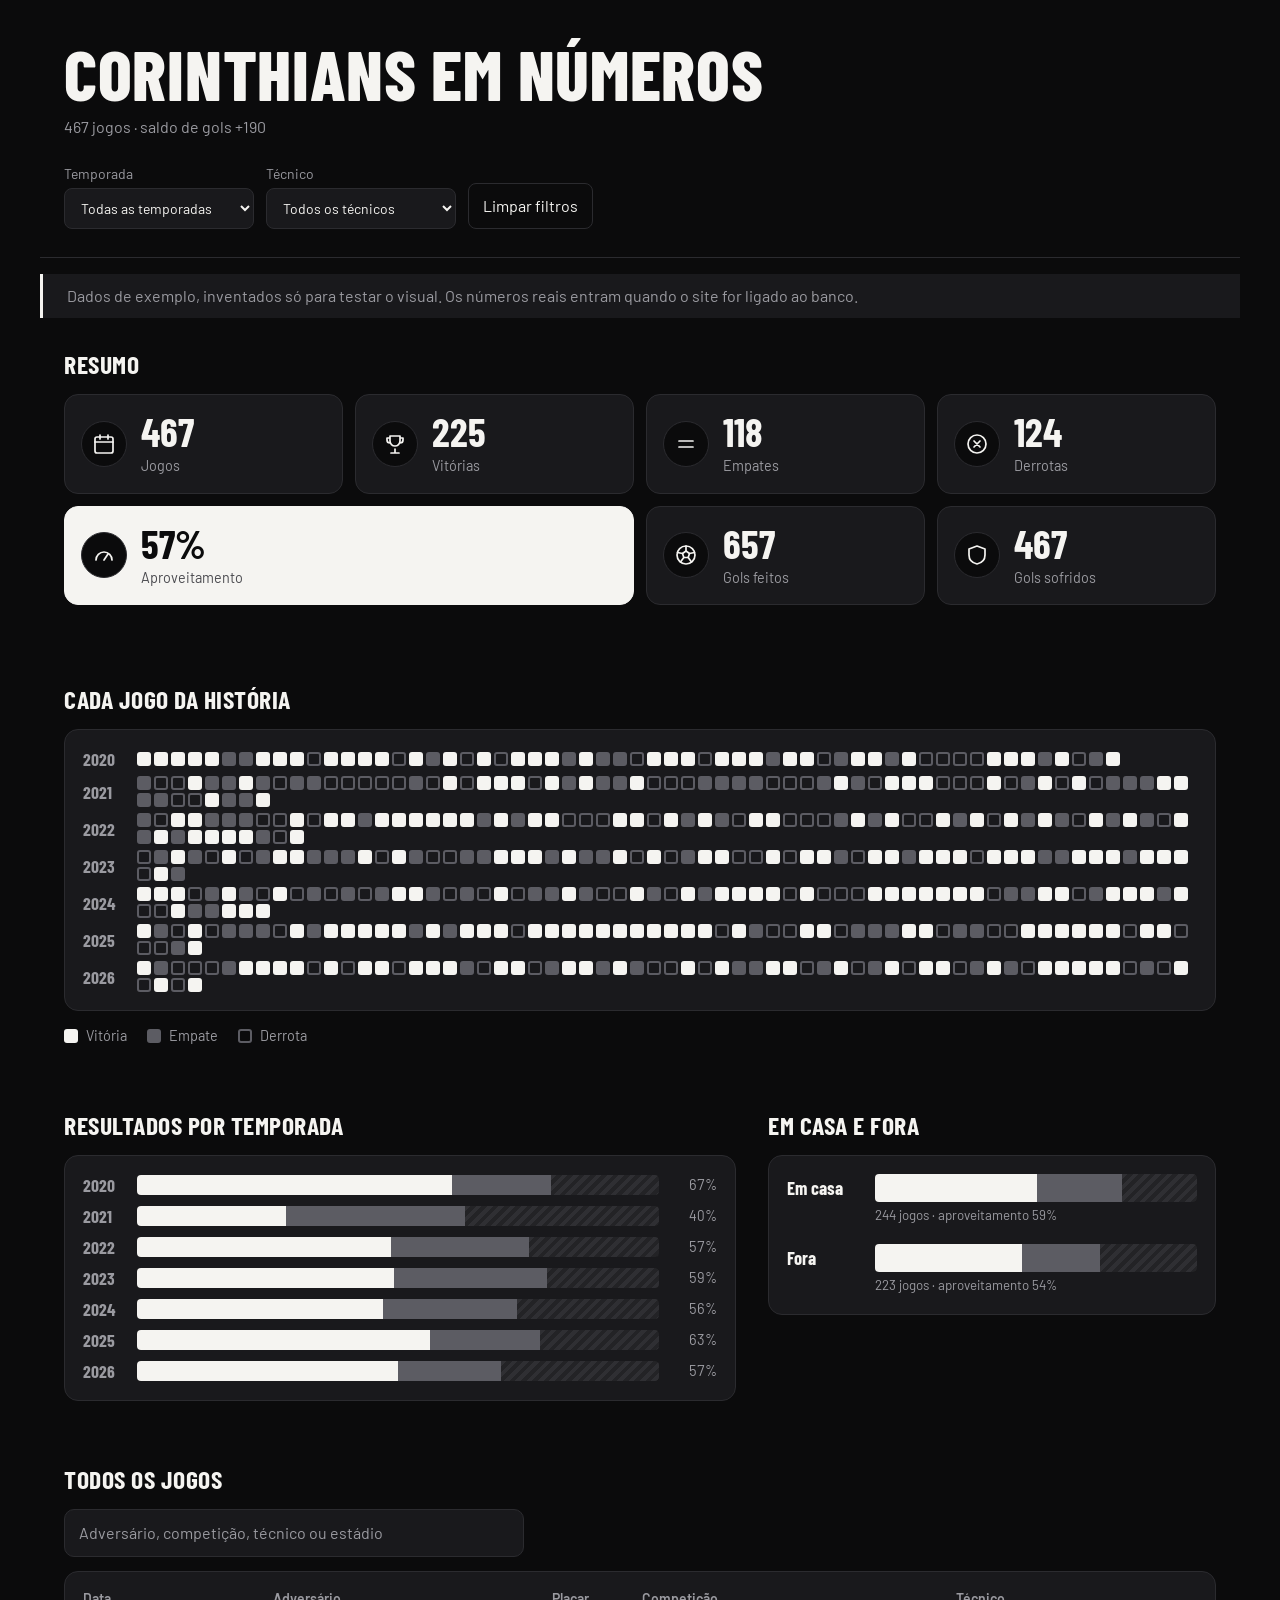
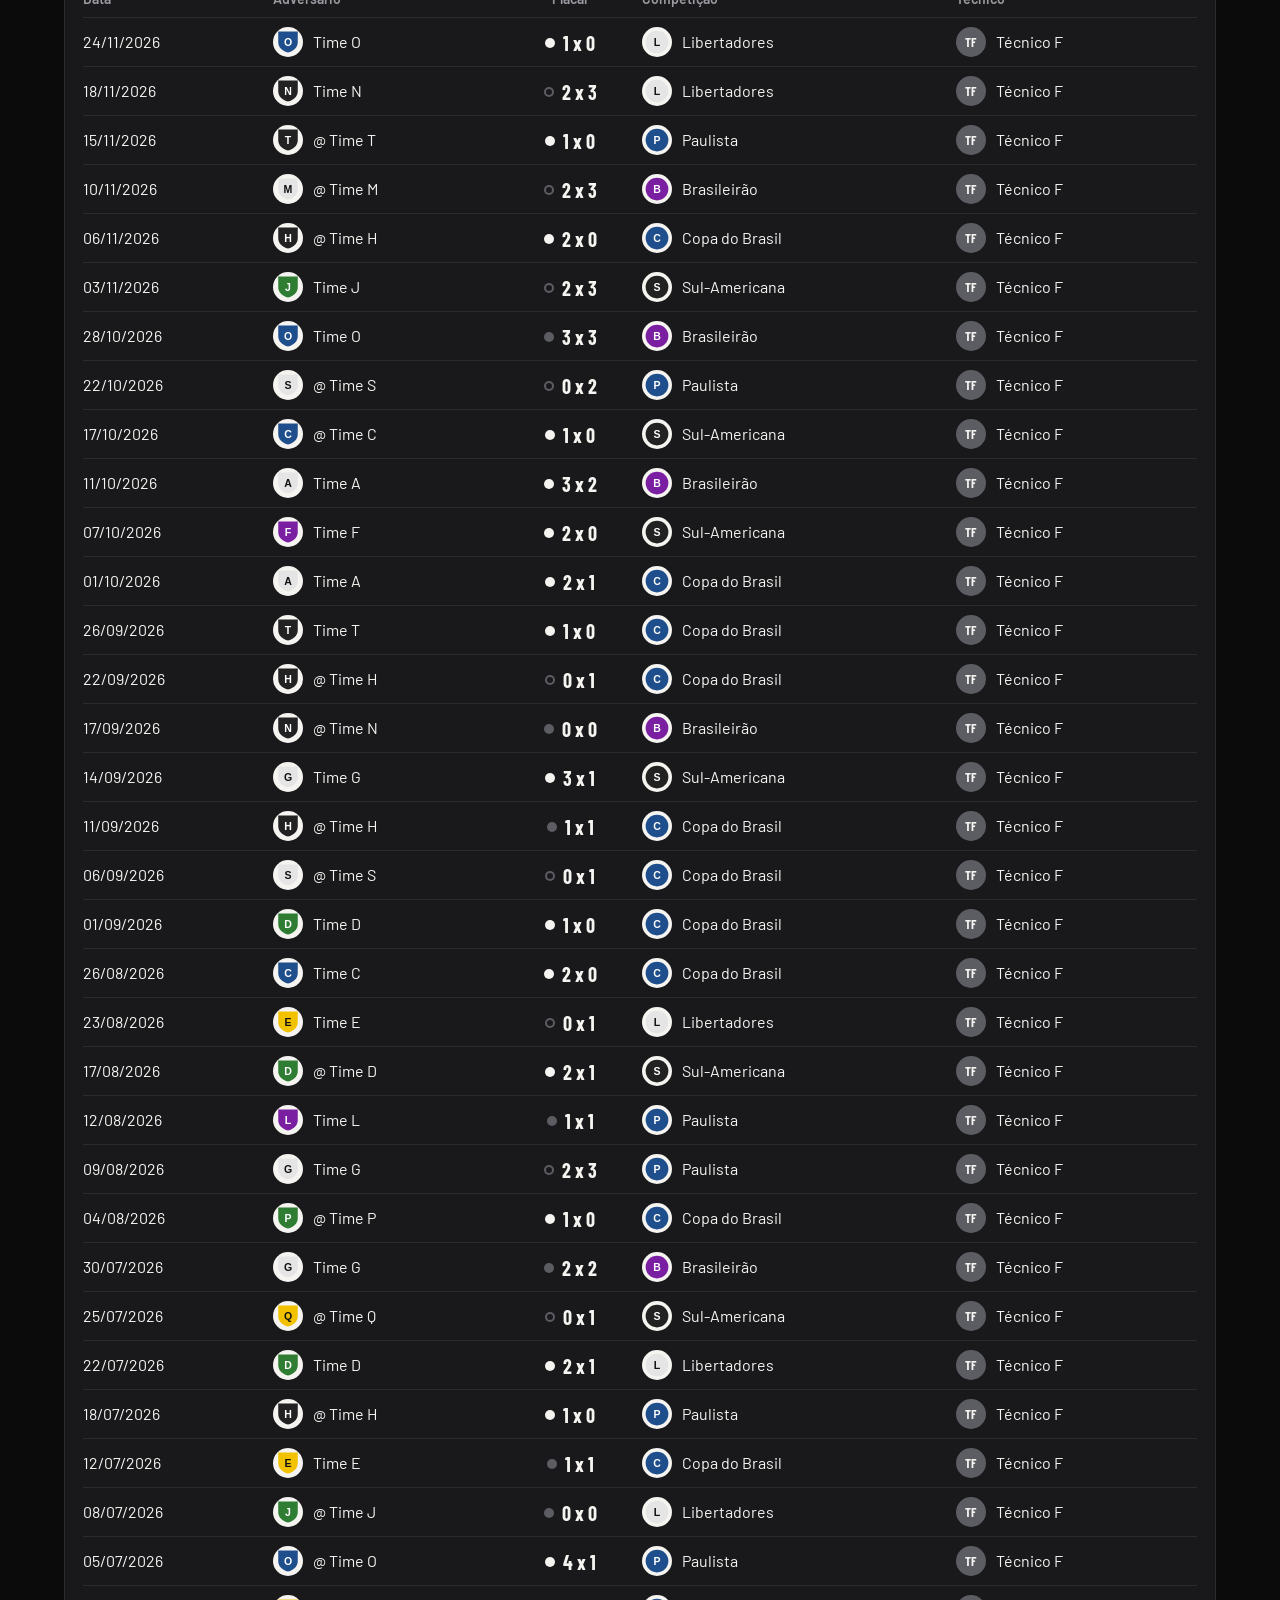
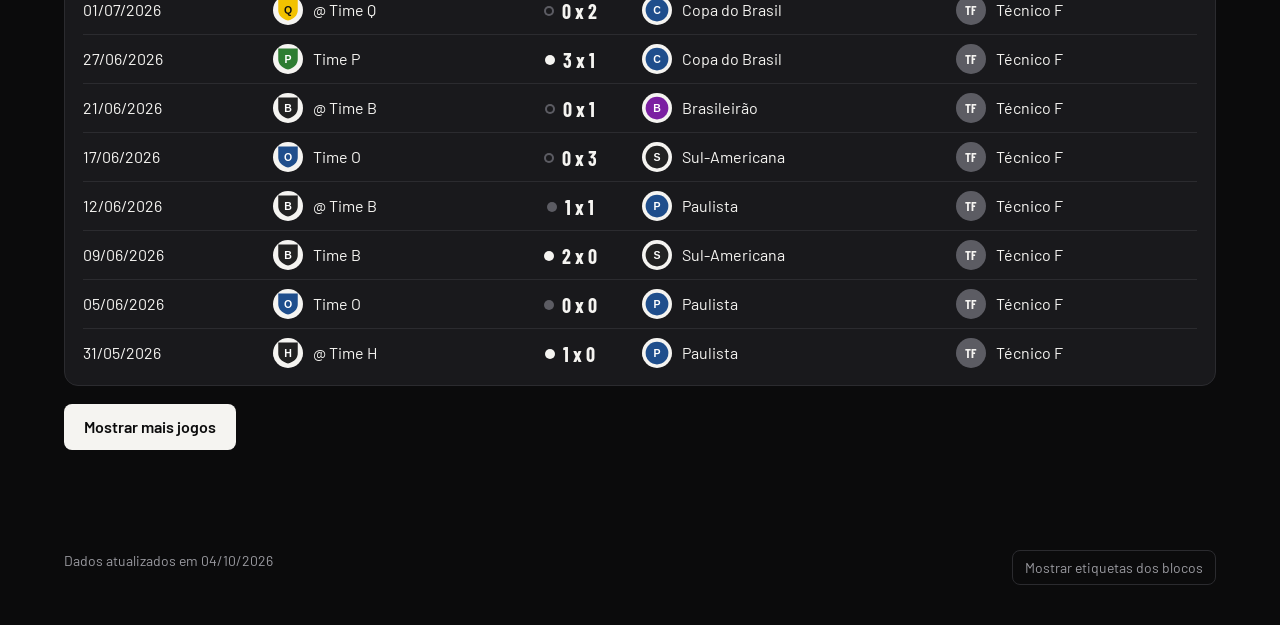
==== site/index.html @ 92945494 "Página 1: busca na lista de jogos e painel lateral do jogo com campinho Clicar num jogo abre gols, c" ====
<!doctype html>
<html lang="pt-BR">
<head>
  <meta charset="utf-8">
  <meta name="viewport" content="width=device-width, initial-scale=1">
  <title>Corinthians em Números</title>
  <meta name="description" content="Todas as partidas do Corinthians desde 2020: resultados, gols e desempenho por temporada e por técnico.">
  <link rel="preconnect" href="https://fonts.googleapis.com">
  <link rel="preconnect" href="https://fonts.gstatic.com" crossorigin>
  <link href="https://fonts.googleapis.com/css2?family=Barlow+Condensed:wght@600;700;800&family=Barlow:wght@400;500;600&display=swap" rel="stylesheet">
  <link rel="icon" href="data:image/svg+xml,%3Csvg xmlns=%27http://www.w3.org/2000/svg%27 viewBox=%270 0 16 16%27%3E%3Crect width=%2716%27 height=%2716%27 fill=%27%23f5f4f1%27/%3E%3C/svg%3E">
  <link rel="stylesheet" href="estilo.css">
</head>
<body>
  <a class="pular" href="#jogos">Ir para a lista de jogos</a>

  <header class="topo">
    <div class="topo-titulo">
      <h1>Corinthians em Números</h1>
      <p id="subtitulo">Todas as partidas desde 2020</p>
    </div>

    <form class="filtros" aria-label="Filtros" onsubmit="return false">
      <label>Temporada
        <select id="f-temporada"><option value="">Todas as temporadas</option></select>
      </label>
      <label>Técnico
        <select id="f-tecnico"><option value="">Todos os técnicos</option></select>
      </label>
      <button type="button" id="limpar">Limpar filtros</button>
    </form>
  </header>

  <div id="aviso-exemplo" class="aviso" hidden>
    Dados de exemplo, inventados só para testar o visual. Os números reais entram quando o site for ligado ao banco.
  </div>

  <main>
    <section class="bloco" id="numeros-bloco" aria-labelledby="t-numeros">
      <span class="etiqueta">A</span>
      <h2 id="t-numeros">Resumo</h2>
      <dl id="kpis" class="kpis"></dl>
    </section>

    <section class="bloco" id="mosaico-bloco" aria-labelledby="t-mosaico">
      <span class="etiqueta">B</span>
      <h2 id="t-mosaico">Cada jogo da história</h2>
      <div id="mosaico" class="mosaico"></div>
      <ul class="legenda" aria-hidden="true">
        <li><i class="q v"></i>Vitória</li><li><i class="q e"></i>Empate</li><li><i class="q d"></i>Derrota</li>
      </ul>
    </section>

    <div class="duas-colunas">
      <section class="bloco" id="temporadas-bloco" aria-labelledby="t-temporadas">
        <span class="etiqueta">C</span>
        <h2 id="t-temporadas">Resultados por temporada</h2>
        <div id="temporadas" class="painel"></div>
      </section>

      <section class="bloco" id="casa-fora-bloco" aria-labelledby="t-casafora">
        <span class="etiqueta">D</span>
        <h2 id="t-casafora">Em casa e fora</h2>
        <div id="casa-fora" class="painel"></div>
      </section>
    </div>

    <section class="bloco" id="jogos" aria-labelledby="t-jogos">
      <span class="etiqueta">E</span>
      <h2 id="t-jogos">Todos os jogos</h2>
      <div class="busca">
        <label for="busca">Buscar jogo</label>
        <input id="busca" type="search" placeholder="Adversário, competição, técnico ou estádio" autocomplete="off">
        <span id="busca-contagem" class="busca-contagem" aria-live="polite"></span>
      </div>
      <div class="tabela-rolagem">
        <table>
          <thead><tr><th>Data</th><th>Adversário</th><th class="num">Placar</th><th>Competição</th><th>Técnico</th></tr></thead>
          <tbody id="lista"></tbody>
        </table>
      </div>
      <button type="button" id="mais" class="mais" hidden>Mostrar mais jogos</button>
    </section>
  </main>

  <footer class="rodape">
    <span id="atualizado"></span>
    <button type="button" id="revisao" aria-pressed="false">Mostrar etiquetas dos blocos</button>
  </footer>

  <div id="fundo-jogo" class="fundo-jogo" hidden></div>
  <aside id="painel-jogo" class="painel-jogo" role="dialog" aria-modal="true" aria-labelledby="pj-titulo" hidden></aside>

  <div id="dica-jogo" class="dica-jogo" role="tooltip" hidden></div>
  <script src="app.js"></script>
</body>
</html>
---- site/estilo.css ----
/* Identidade: alvinegra. Preto, branco e cinza; nada de vermelho. */
:root {
  --preto: #0b0b0c;
  --grafite: #151517;
  --cartao: #19191c;
  --linha: #2b2b2f;
  --branco: #f5f4f1;
  --cinza: #9a9aa0;
  --cinza-escuro: #5c5c63;
  --display: "Barlow Condensed", "Arial Narrow", sans-serif;
  --texto: "Barlow", system-ui, sans-serif;
}

* { box-sizing: border-box; }
html { color-scheme: dark; }
body { margin: 0; background: var(--preto); color: var(--branco); font: 400 1rem/1.5 var(--texto); }
:focus-visible { outline: 2px solid var(--branco); outline-offset: 3px; }
.pular { position: absolute; left: -999px; }
.pular:focus { left: 16px; top: 16px; background: var(--branco); color: var(--preto); padding: 8px 12px; z-index: 10; }

/* topo */
.topo {
  display: flex; flex-wrap: wrap; gap: 24px 48px; align-items: end; justify-content: space-between;
  padding: 40px 24px 28px; max-width: 1200px; margin: 0 auto; border-bottom: 1px solid var(--linha);
}
h1 { font: 800 clamp(2.4rem, 7vw, 4.4rem)/0.95 var(--display); margin: 0; text-transform: uppercase; letter-spacing: 0.01em; }
.topo-titulo p { margin: 8px 0 0; color: var(--cinza); }
.filtros { display: flex; flex-wrap: wrap; gap: 12px; align-items: end; }
.filtros label { display: grid; gap: 4px; font-size: 0.875rem; color: var(--cinza); }
select, button { font: inherit; }
select { min-width: 190px; padding: 10px 12px; color: var(--branco); background: var(--cartao); border: 1px solid var(--linha); border-radius: 8px; }
#limpar { padding: 10px 14px; color: var(--branco); background: none; border: 1px solid var(--linha); border-radius: 8px; cursor: pointer; }
#limpar:hover { border-color: var(--branco); }
.aviso { max-width: 1200px; margin: 16px auto 0; padding: 10px 24px; background: var(--cartao); border-left: 3px solid var(--branco); color: var(--cinza); }

/* blocos */
main { max-width: 1200px; margin: 0 auto; padding: 0 24px 48px; }
.bloco { position: relative; padding: 32px 0; }
h2 { font: 700 1.6rem/1.1 var(--display); margin: 0 0 16px; text-transform: uppercase; letter-spacing: 0.02em; }
.duas-colunas { display: grid; gap: 0 32px; grid-template-columns: 1fr; }
@media (min-width: 900px) { .duas-colunas { grid-template-columns: 3fr 2fr; } }
.etiqueta {
  display: none; position: absolute; top: 10px; right: 0; width: 28px; height: 28px; place-items: center;
  font: 700 1rem var(--display); color: var(--preto); background: #ffd23f; border-radius: 50%;
}
.revisao .etiqueta { display: grid; }

/* cartões com ícone */
.kpis { display: grid; grid-template-columns: repeat(2, minmax(0, 1fr)); gap: 12px; }
@media (min-width: 760px) { .kpis { grid-template-columns: repeat(4, minmax(0, 1fr)); } }
.kpi { min-width: 0; display: grid; grid-template-columns: auto 1fr; align-items: center; gap: 4px 14px; padding: 16px; background: var(--cartao); border: 1px solid var(--linha); border-radius: 14px; }
.kpi .icone { grid-row: span 2; display: grid; place-items: center; width: 46px; height: 46px; border-radius: 50%; background: var(--preto); border: 1px solid var(--linha); }
.kpi .icone svg { width: 24px; height: 24px; fill: none; stroke: var(--branco); stroke-width: 1.7; stroke-linecap: round; stroke-linejoin: round; }
.kpi dd { margin: 0; font: 700 clamp(1.9rem, 4vw, 2.5rem)/1 var(--display); }
.kpi dt { grid-column: 2; grid-row: 2; color: var(--cinza); font-size: 0.9rem; }
@media (min-width: 760px) { .kpi.destaque { grid-column: span 2; } }
.kpi.destaque { background: var(--branco); border-color: var(--branco); color: var(--preto); }
.kpi.destaque .icone { background: var(--preto); }
.kpi.destaque dt { color: #4b4b50; }

/* mosaico */
.mosaico { display: grid; gap: 6px; padding: 18px; background: var(--cartao); border: 1px solid var(--linha); border-radius: 14px; }
.m-linha { display: grid; grid-template-columns: 44px 1fr; gap: 10px; align-items: center; }
.m-ano { font: 700 1.1rem var(--display); color: var(--cinza); }
.m-ano.ativo { color: var(--branco); }
.m-jogos { display: flex; flex-wrap: wrap; gap: 3px; }
.q { display: block; width: 14px; height: 14px; border-radius: 3px; }
.q.v { background: var(--branco); }
.q.e { background: var(--cinza-escuro); }
.q.d { background: transparent; box-shadow: inset 0 0 0 2px var(--cinza-escuro); }
.m-jogos .q { transition: opacity 0.15s; }
.m-jogos .q.fora { opacity: 0.12; }
.m-jogos .q:hover { outline: 2px solid var(--branco); outline-offset: 1px; }
@media (max-width: 600px) { .kpi { padding: 12px; gap: 2px 10px; } .kpi .icone { width: 34px; height: 34px; } .kpi dt { font-size: 0.8rem; } .q { width: 11px; height: 11px; } .m-linha { grid-template-columns: 36px 1fr; } }
.legenda { display: flex; gap: 20px; list-style: none; padding: 0; margin: 14px 0 0; color: var(--cinza); font-size: 0.9rem; }
.legenda li { display: flex; align-items: center; gap: 8px; }
.dica-jogo { position: fixed; z-index: 5; max-width: 280px; padding: 10px 12px; pointer-events: none; background: var(--branco); color: var(--preto); border-radius: 8px; font-size: 0.9rem; line-height: 1.35; }
.dica-jogo b { font: 700 1.2rem var(--display); }

/* painéis de gráfico */
.painel { padding: 18px; background: var(--cartao); border: 1px solid var(--linha); border-radius: 14px; }
.barra-linha { display: grid; grid-template-columns: 44px 1fr 48px; gap: 10px; align-items: center; margin-bottom: 9px; }
.barra-linha:last-child { margin-bottom: 0; }
.barra-linha .rotulo { font: 700 1.1rem var(--display); color: var(--cinza); }
.barra-linha.ativo .rotulo { color: var(--branco); }
.barra { display: flex; height: 20px; border-radius: 4px; overflow: hidden; background: var(--preto); }
.barra span { display: block; height: 100%; }
.barra .v { background: var(--branco); }
.barra .e { background: var(--cinza-escuro); }
.barra .d { background: repeating-linear-gradient(135deg, #2f2f33 0 4px, #232326 4px 8px); }
.barra-linha .pct { text-align: right; font-variant-numeric: tabular-nums; color: var(--cinza); font-size: 0.9rem; }
.casa-fora { display: grid; gap: 18px; }
.cf { display: grid; grid-template-columns: 74px 1fr; align-items: center; gap: 4px 14px; }
.cf .rotulo { font: 700 1.15rem var(--display); }
.cf .barra { height: 28px; }
.cf small { grid-column: 2; color: var(--cinza); }

/* escudos, logos e fotos (com reserva de iniciais) */
.escudo { display: inline-grid; place-items: center; flex: none; width: 30px; height: 30px; border-radius: 50%; overflow: hidden; background: var(--branco); color: var(--preto); font: 700 0.8rem var(--display); letter-spacing: 0.02em; }
.escudo img { width: 100%; height: 100%; object-fit: contain; padding: 2px; background: var(--branco); }
.escudo.foto img { padding: 0; object-fit: cover; }
.escudo.neutro { background: var(--cinza-escuro); color: var(--branco); }
.com-imagem { display: flex; align-items: center; gap: 10px; }

/* busca */
.busca { display: flex; flex-wrap: wrap; align-items: center; gap: 8px 14px; margin-bottom: 14px; }
.busca label { position: absolute; left: -999px; }
.busca input { flex: 1 1 280px; max-width: 460px; padding: 11px 14px; color: var(--branco); background: var(--cartao); border: 1px solid var(--linha); border-radius: 10px; font: inherit; }
.busca input::placeholder { color: var(--cinza); }
.busca-contagem { color: var(--cinza); font-size: 0.9rem; }
tbody tr[data-id] { cursor: pointer; }
tbody tr[data-id]:hover td { background: #202024; }
tbody tr[data-id]:focus-visible { outline-offset: -2px; }

/* lista de jogos */
.tabela-rolagem { overflow-x: auto; padding: 4px 18px 8px; background: var(--cartao); border: 1px solid var(--linha); border-radius: 14px; }
table { width: 100%; border-collapse: collapse; min-width: 640px; }
th { text-align: left; font-weight: 600; color: var(--cinza); font-size: 0.875rem; padding: 12px 12px 8px 0; border-bottom: 1px solid var(--linha); }
td { padding: 9px 12px 9px 0; border-bottom: 1px solid var(--linha); }
tr:last-child td { border-bottom: 0; }
.num { text-align: center; }
td.placar { text-align: center; white-space: nowrap; }
.resultado { display: inline-flex; align-items: center; gap: 8px; font: 700 1.25rem var(--display); }
.resultado i { display: block; width: 10px; height: 10px; border-radius: 50%; background: var(--cinza-escuro); }
tr.v .resultado i { background: var(--branco); }
tr.d .resultado i { background: transparent; box-shadow: inset 0 0 0 2px var(--cinza-escuro); }
.mais { margin-top: 18px; padding: 11px 20px; color: var(--preto); background: var(--branco); border: 0; border-radius: 8px; cursor: pointer; font-weight: 600; }
.mais:hover { background: #fff; }
.vazio { padding: 28px 0; color: var(--cinza); }

/* painel do jogo */
.fundo-jogo { position: fixed; inset: 0; z-index: 20; background: rgba(0, 0, 0, 0.6); }
.painel-jogo { position: fixed; z-index: 21; top: 0; right: 0; bottom: 0; width: min(500px, 100%); overflow-y: auto; padding: 22px 22px 40px; background: var(--grafite); border-left: 1px solid var(--linha); animation: entra 0.2s ease-out; }
@keyframes entra { from { transform: translateX(24px); opacity: 0; } to { transform: none; opacity: 1; } }
.pj-fechar { position: absolute; top: 14px; right: 14px; width: 36px; height: 36px; border-radius: 50%; border: 1px solid var(--linha); background: var(--cartao); color: var(--branco); font-size: 1.2rem; cursor: pointer; }
.pj-cab { display: grid; gap: 10px; padding-right: 40px; }
.pj-meta { color: var(--cinza); font-size: 0.9rem; }
.pj-placar { display: grid; grid-template-columns: 1fr auto 1fr; align-items: center; gap: 10px; padding: 16px 0; }
.pj-time { display: grid; justify-items: center; gap: 6px; text-align: center; font-weight: 600; }
.pj-time .escudo { width: 52px; height: 52px; font-size: 1.1rem; }
.pj-gols { font: 800 3rem/1 var(--display); }
.pj-resultado { justify-self: start; padding: 3px 12px; border-radius: 99px; font-weight: 600; font-size: 0.85rem; background: var(--branco); color: var(--preto); }
.pj-resultado.e { background: var(--cinza-escuro); color: var(--branco); }
.pj-resultado.d { background: transparent; color: var(--branco); box-shadow: inset 0 0 0 1px var(--cinza-escuro); }
.painel-jogo h3 { font: 700 1.2rem var(--display); text-transform: uppercase; letter-spacing: 0.03em; margin: 26px 0 10px; }
.linha-evento { display: grid; grid-template-columns: 40px 1fr; gap: 10px; align-items: baseline; padding: 8px 0; border-bottom: 1px solid var(--linha); }
.linha-evento .min { font: 700 1.05rem var(--display); color: var(--cinza); }
.linha-evento small { display: block; color: var(--cinza); }
.linha-evento.contra { color: var(--cinza); }
.vazio-pj { color: var(--cinza); }
.cartao-chip { display: inline-block; width: 10px; height: 14px; margin-right: 8px; border-radius: 2px; background: #f2c200; vertical-align: -2px; }
.cartao-chip.vermelho { background: #e5383b; }

/* campinho */
.campo { position: relative; aspect-ratio: 68 / 88; width: 100%; margin: 4px 0 12px; border-radius: 12px; background: #101012; border: 1px solid var(--linha); overflow: hidden; }
.campo svg.linhas { position: absolute; inset: 0; width: 100%; height: 100%; fill: none; stroke: #2f2f34; stroke-width: 0.5; }
.jog { position: absolute; display: grid; justify-items: center; gap: 2px; width: 74px; transform: translate(-50%, -50%); text-align: center; }
.jog .escudo { width: 36px; height: 36px; border: 2px solid var(--preto); }
.jog b { max-width: 74px; overflow: hidden; text-overflow: ellipsis; white-space: nowrap; font-size: 0.72rem; font-weight: 600; text-shadow: 0 1px 2px #000; }
.jog .selos { position: absolute; top: -4px; right: 6px; display: flex; gap: 2px; font-size: 0.7rem; }
.selo { min-width: 16px; height: 16px; padding: 0 3px; border-radius: 8px; display: grid; place-items: center; font: 700 0.65rem var(--texto); background: var(--branco); color: var(--preto); }
.selo.amarelo, .selo.vermelho { min-width: 10px; width: 10px; height: 14px; padding: 0; border-radius: 2px; }
.selo.amarelo { background: #f2c200; }
.selo.vermelho { background: #e5383b; color: #fff; }
.selo.troca { background: var(--cinza-escuro); color: var(--branco); }
.reservas { display: grid; gap: 6px; }
.reserva { display: flex; align-items: center; gap: 10px; padding: 6px 0; border-bottom: 1px solid var(--linha); }
.reserva small { margin-left: auto; color: var(--cinza); }
@media (max-width: 520px) { .painel-jogo { padding: 18px 16px 40px; } .jog { width: 62px; } .jog .escudo { width: 30px; height: 30px; } .jog b { font-size: 0.66rem; max-width: 62px; } }

.rodape { display: flex; flex-wrap: wrap; gap: 12px; justify-content: space-between; max-width: 1200px; margin: 0 auto; padding: 20px 24px 40px; color: var(--cinza); font-size: 0.875rem; }
#revisao { color: var(--cinza); background: none; border: 1px solid var(--linha); border-radius: 8px; padding: 6px 12px; cursor: pointer; }

@media (prefers-reduced-motion: reduce) { * { transition: none !important; } }
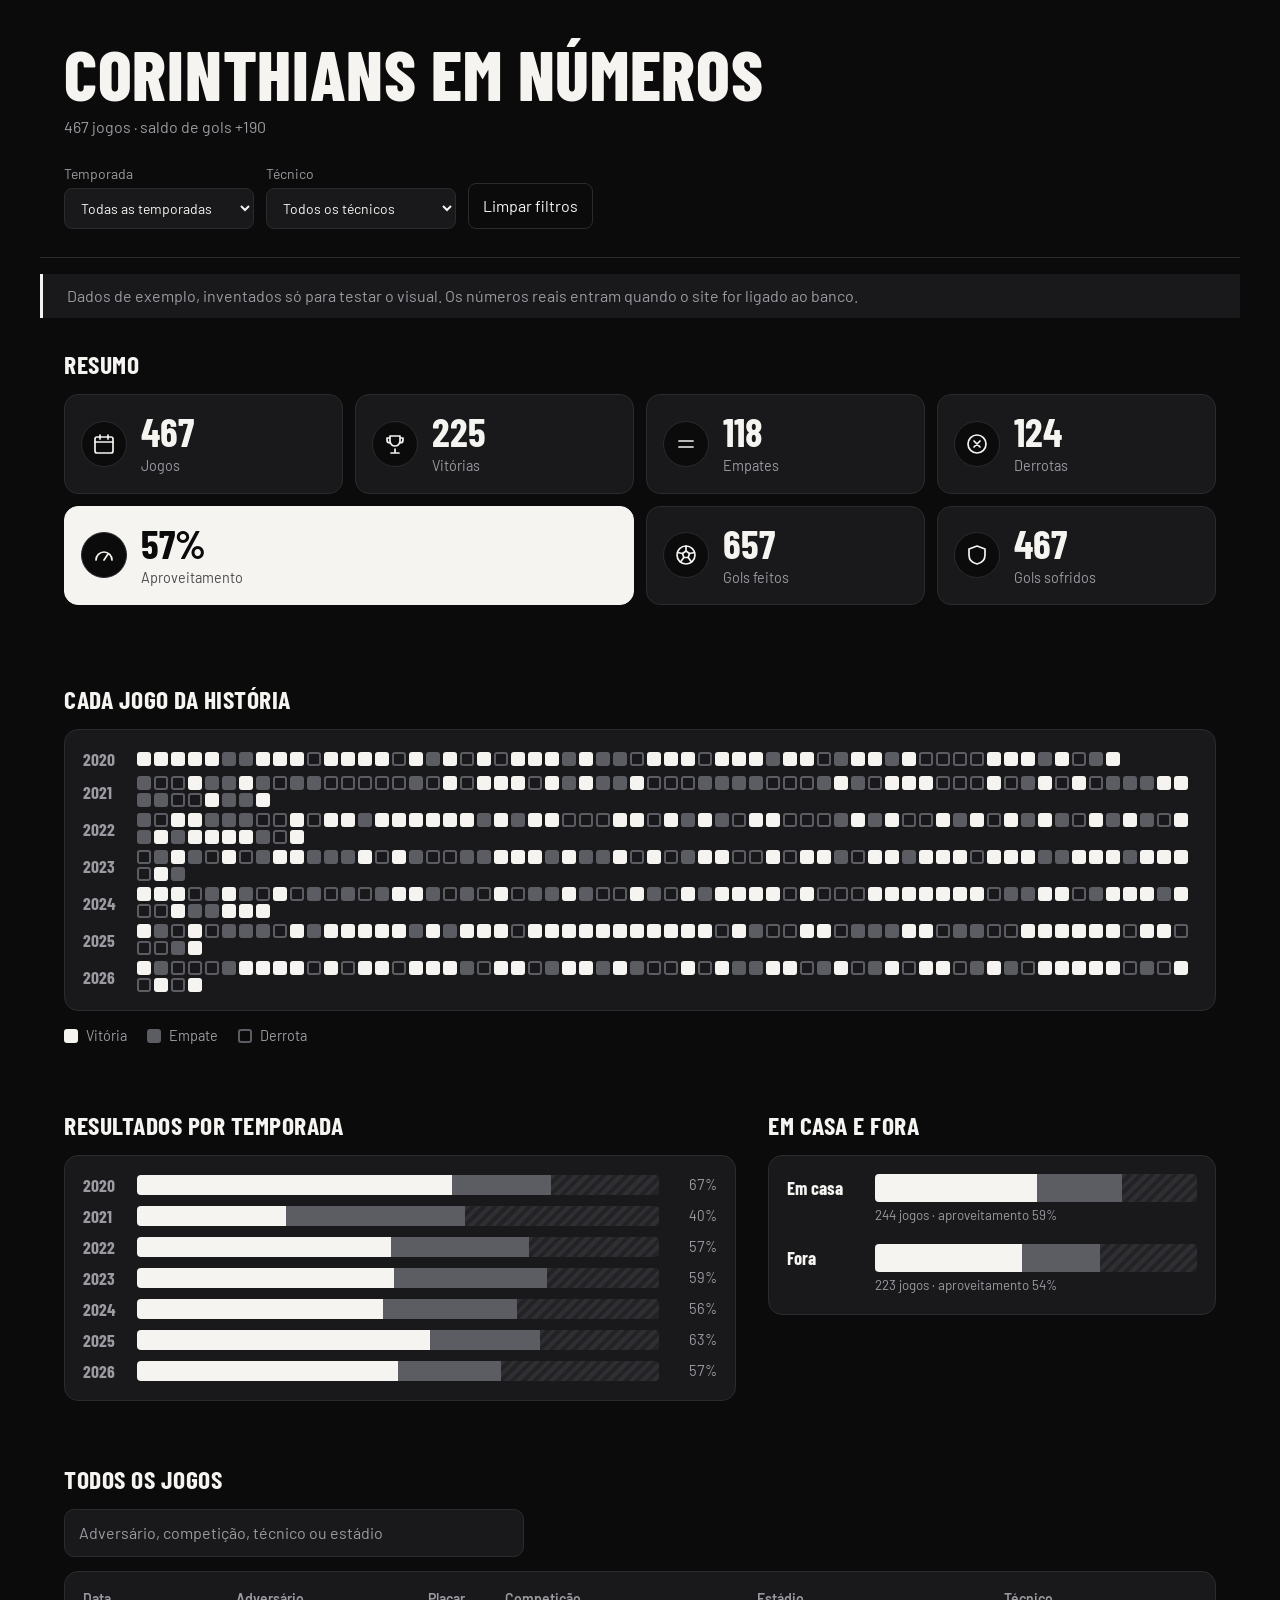
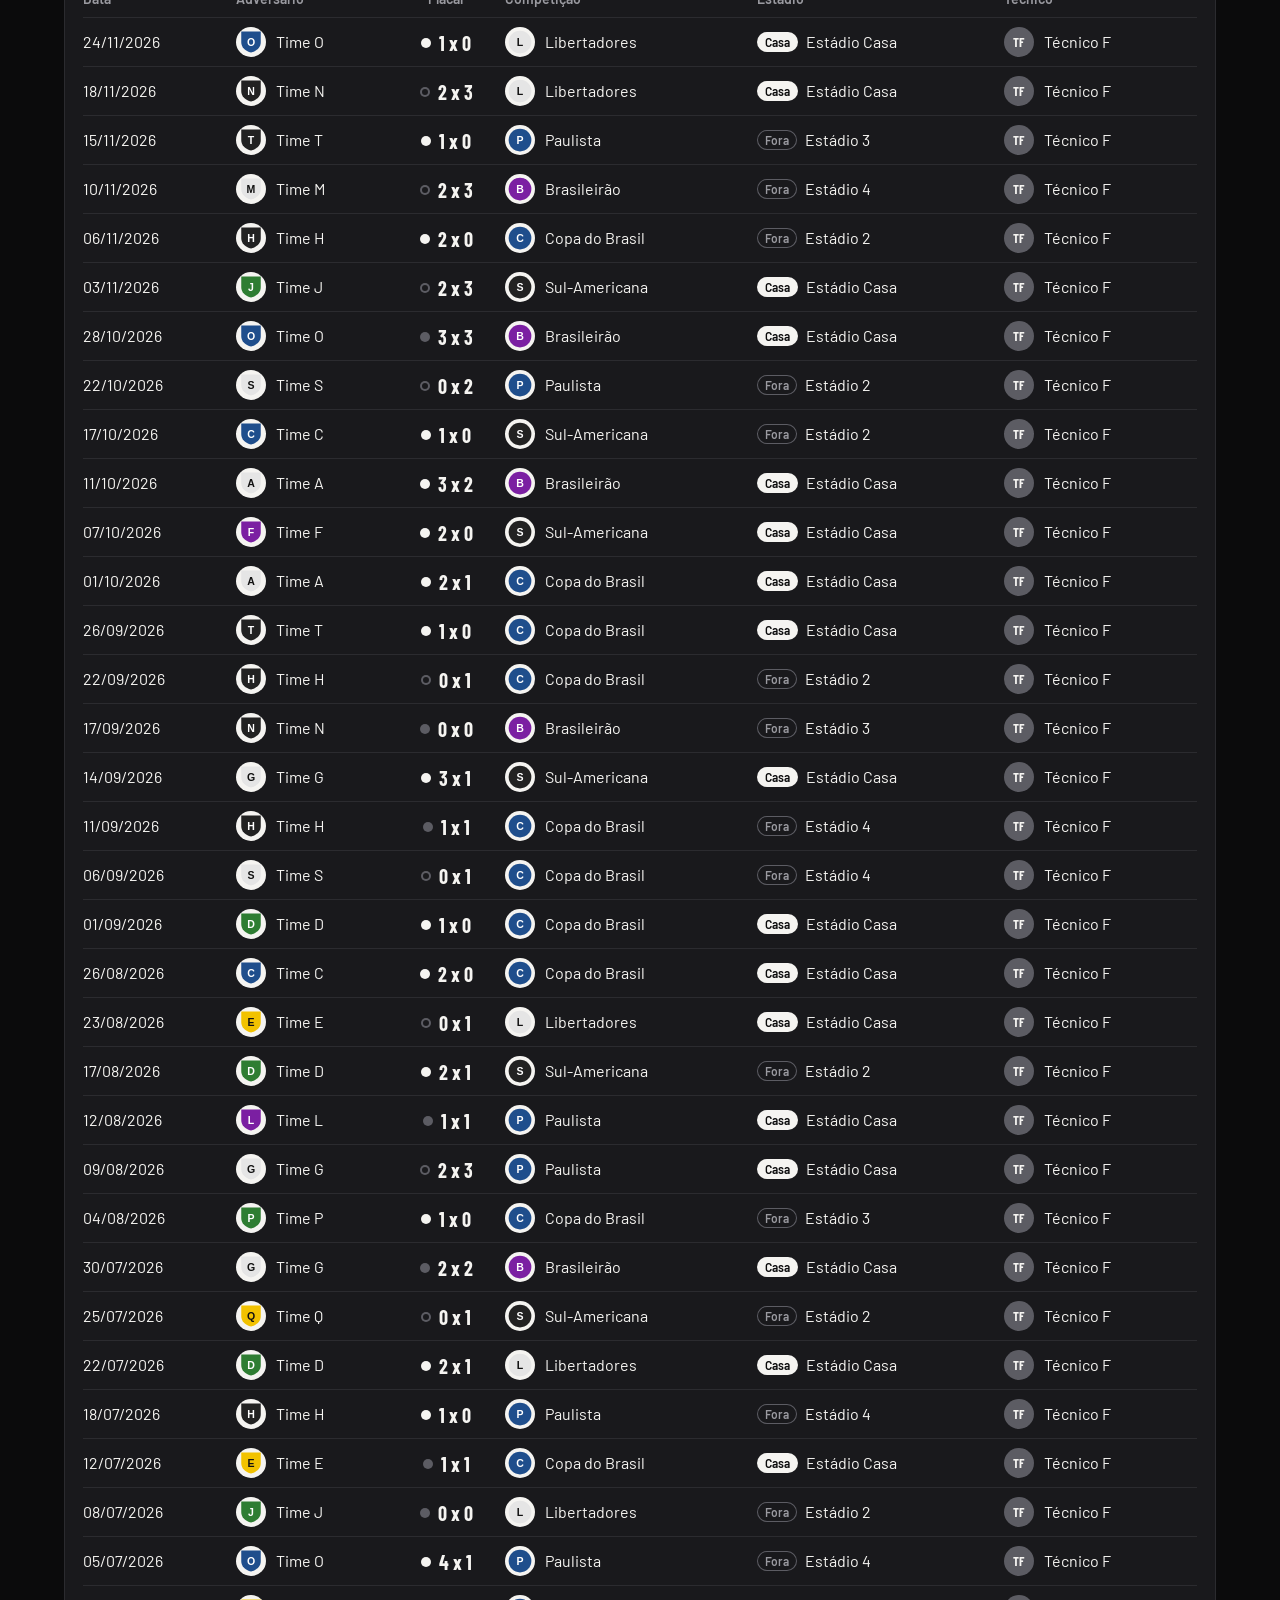
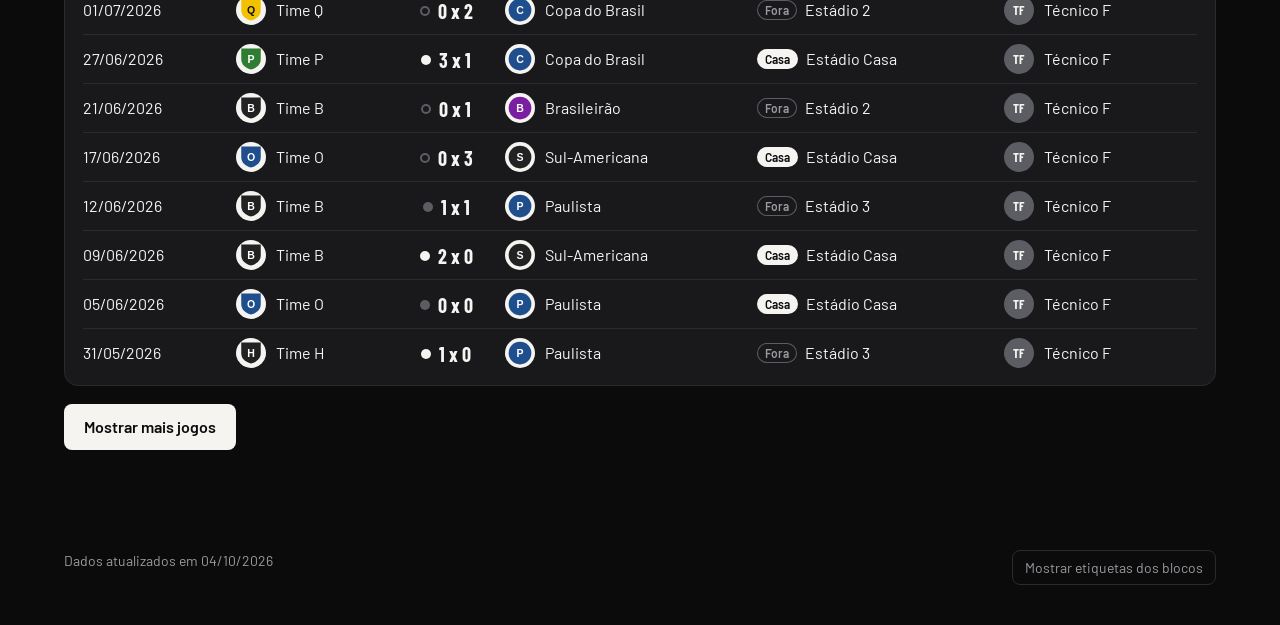
==== commit a4410754: "Lista de jogos: coluna de estádio com Casa ou Fora no lugar do @ Co-Authored-By: Claude Sonnet 5.5 <" ====
--- a/site/index.html
+++ b/site/index.html
@@ -75,7 +75,7 @@
       </div>
       <div class="tabela-rolagem">
         <table>
-          <thead><tr><th>Data</th><th>Adversário</th><th class="num">Placar</th><th>Competição</th><th>Técnico</th></tr></thead>
+          <thead><tr><th>Data</th><th>Adversário</th><th class="num">Placar</th><th>Competição</th><th>Estádio</th><th>Técnico</th></tr></thead>
           <tbody id="lista"></tbody>
         </table>
       </div>
--- a/site/estilo.css
+++ b/site/estilo.css
@@ -112,9 +112,15 @@
 tbody tr[data-id]:hover td { background: #202024; }
 tbody tr[data-id]:focus-visible { outline-offset: -2px; }
 
+/* local do jogo */
+.local { display: flex; align-items: center; gap: 8px; }
+.local b { flex: none; padding: 1px 8px; border-radius: 99px; font-size: 0.75rem; font-weight: 600; }
+.local b.casa { background: var(--branco); color: var(--preto); }
+.local b.fora { color: var(--cinza); box-shadow: inset 0 0 0 1px var(--cinza-escuro); }
+
 /* lista de jogos */
 .tabela-rolagem { overflow-x: auto; padding: 4px 18px 8px; background: var(--cartao); border: 1px solid var(--linha); border-radius: 14px; }
-table { width: 100%; border-collapse: collapse; min-width: 640px; }
+table { width: 100%; border-collapse: collapse; min-width: 820px; }
 th { text-align: left; font-weight: 600; color: var(--cinza); font-size: 0.875rem; padding: 12px 12px 8px 0; border-bottom: 1px solid var(--linha); }
 td { padding: 9px 12px 9px 0; border-bottom: 1px solid var(--linha); }
 tr:last-child td { border-bottom: 0; }
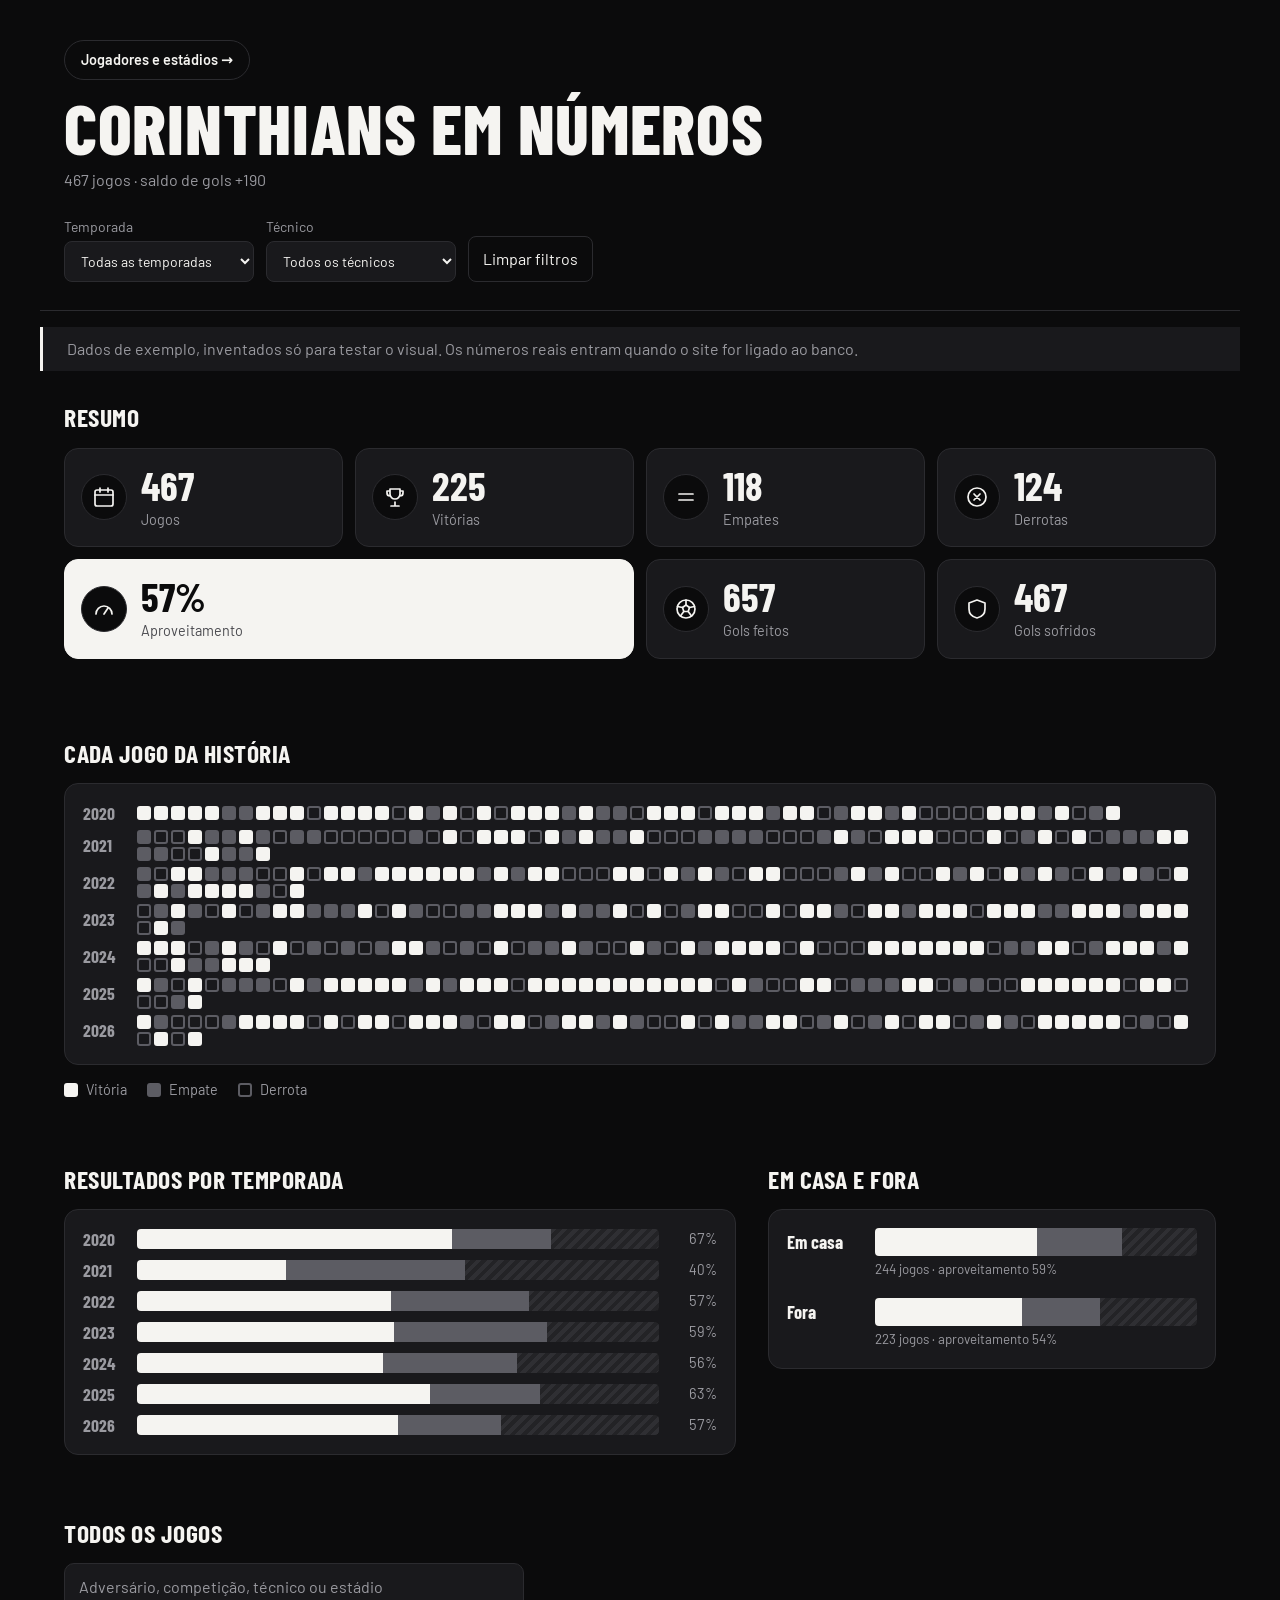
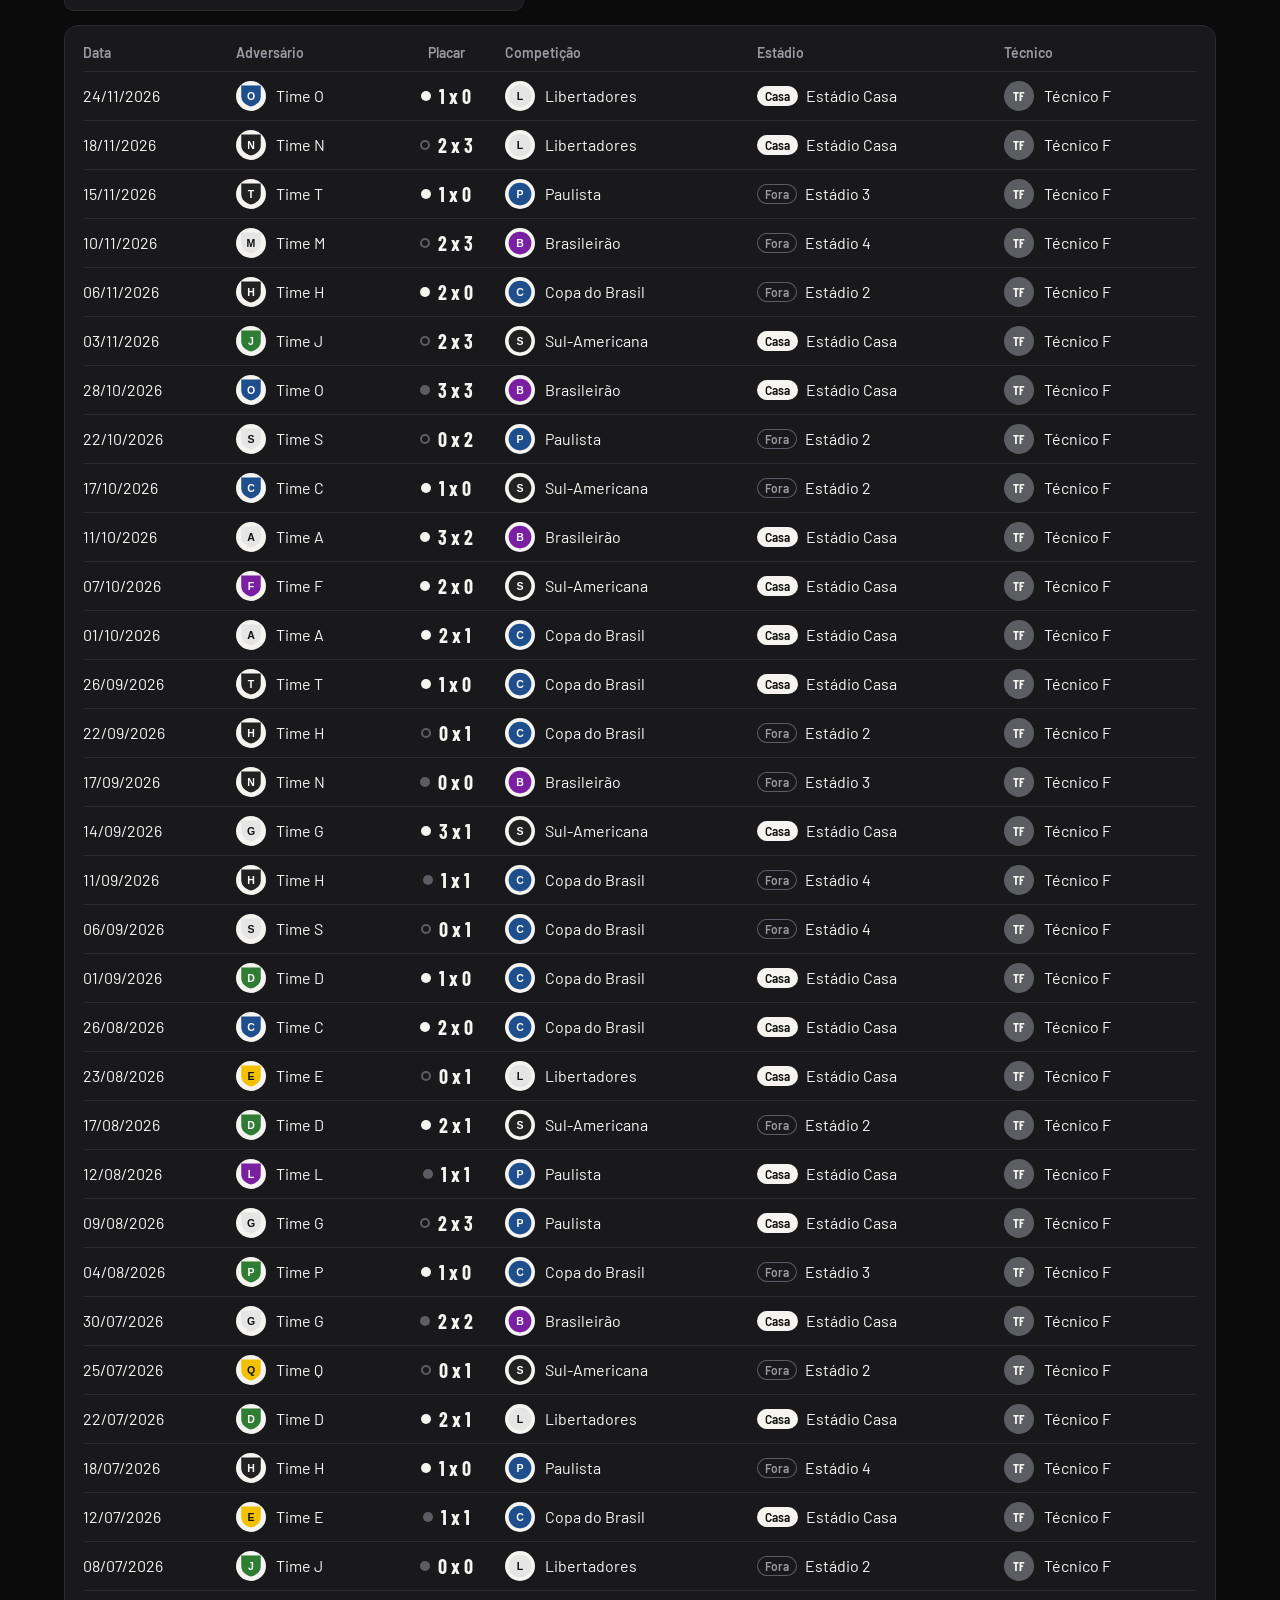
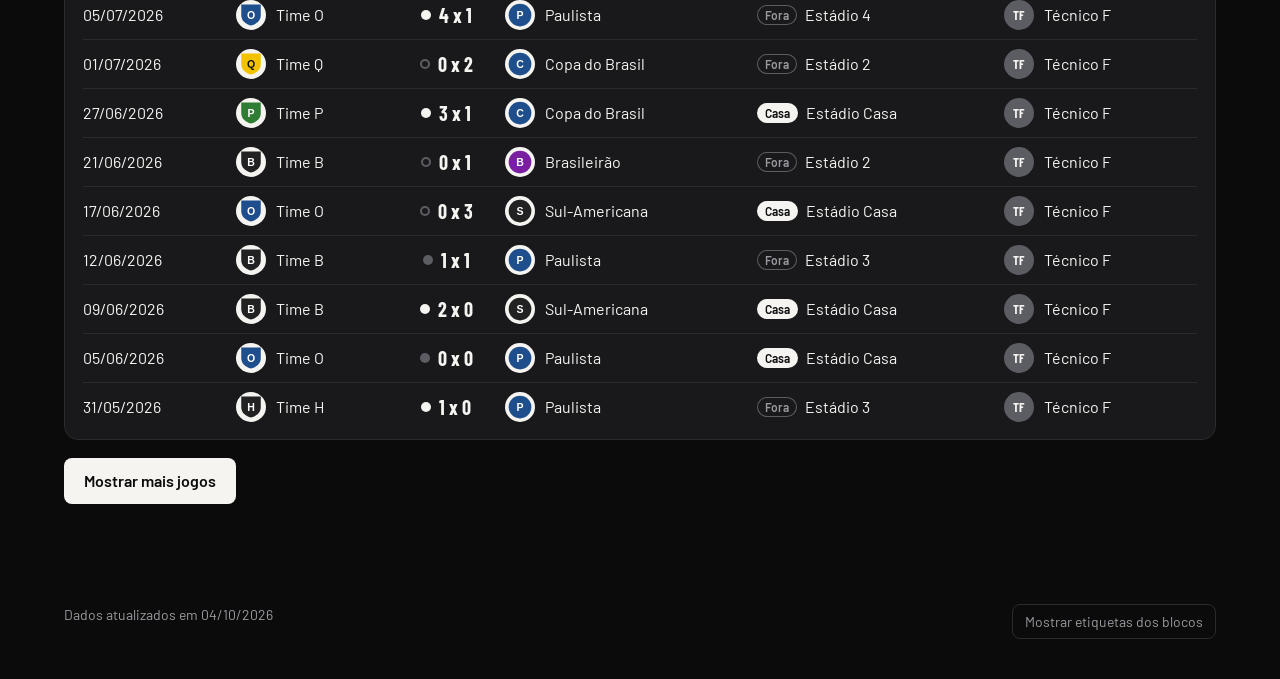
==== commit 7e4235fd: "Página 1: link para Jogadores e estádios Co-Authored-By: Claude Sonnet 5.5 <noreply@anthropic.com>" ====
--- a/site/index.html
+++ b/site/index.html
@@ -16,6 +16,7 @@
 
   <header class="topo">
     <div class="topo-titulo">
+      <a class="outra-pagina" href="jogadores.html">Jogadores e estádios →</a>
       <h1>Corinthians em Números</h1>
       <p id="subtitulo">Todas as partidas desde 2020</p>
     </div>
--- a/site/estilo.css
+++ b/site/estilo.css
@@ -24,6 +24,8 @@
   padding: 40px 24px 28px; max-width: 1200px; margin: 0 auto; border-bottom: 1px solid var(--linha);
 }
 h1 { font: 800 clamp(2.4rem, 7vw, 4.4rem)/0.95 var(--display); margin: 0; text-transform: uppercase; letter-spacing: 0.01em; }
+.outra-pagina { display: inline-block; margin-bottom: 14px; padding: 8px 16px; border: 1px solid var(--linha); border-radius: 999px; color: var(--branco); font-size: 0.9rem; font-weight: 600; text-decoration: none; }
+.outra-pagina:hover, .outra-pagina:focus-visible { border-color: var(--branco); }
 .topo-titulo p { margin: 8px 0 0; color: var(--cinza); }
 .filtros { display: flex; flex-wrap: wrap; gap: 12px; align-items: end; }
 .filtros label { display: grid; gap: 4px; font-size: 0.875rem; color: var(--cinza); }
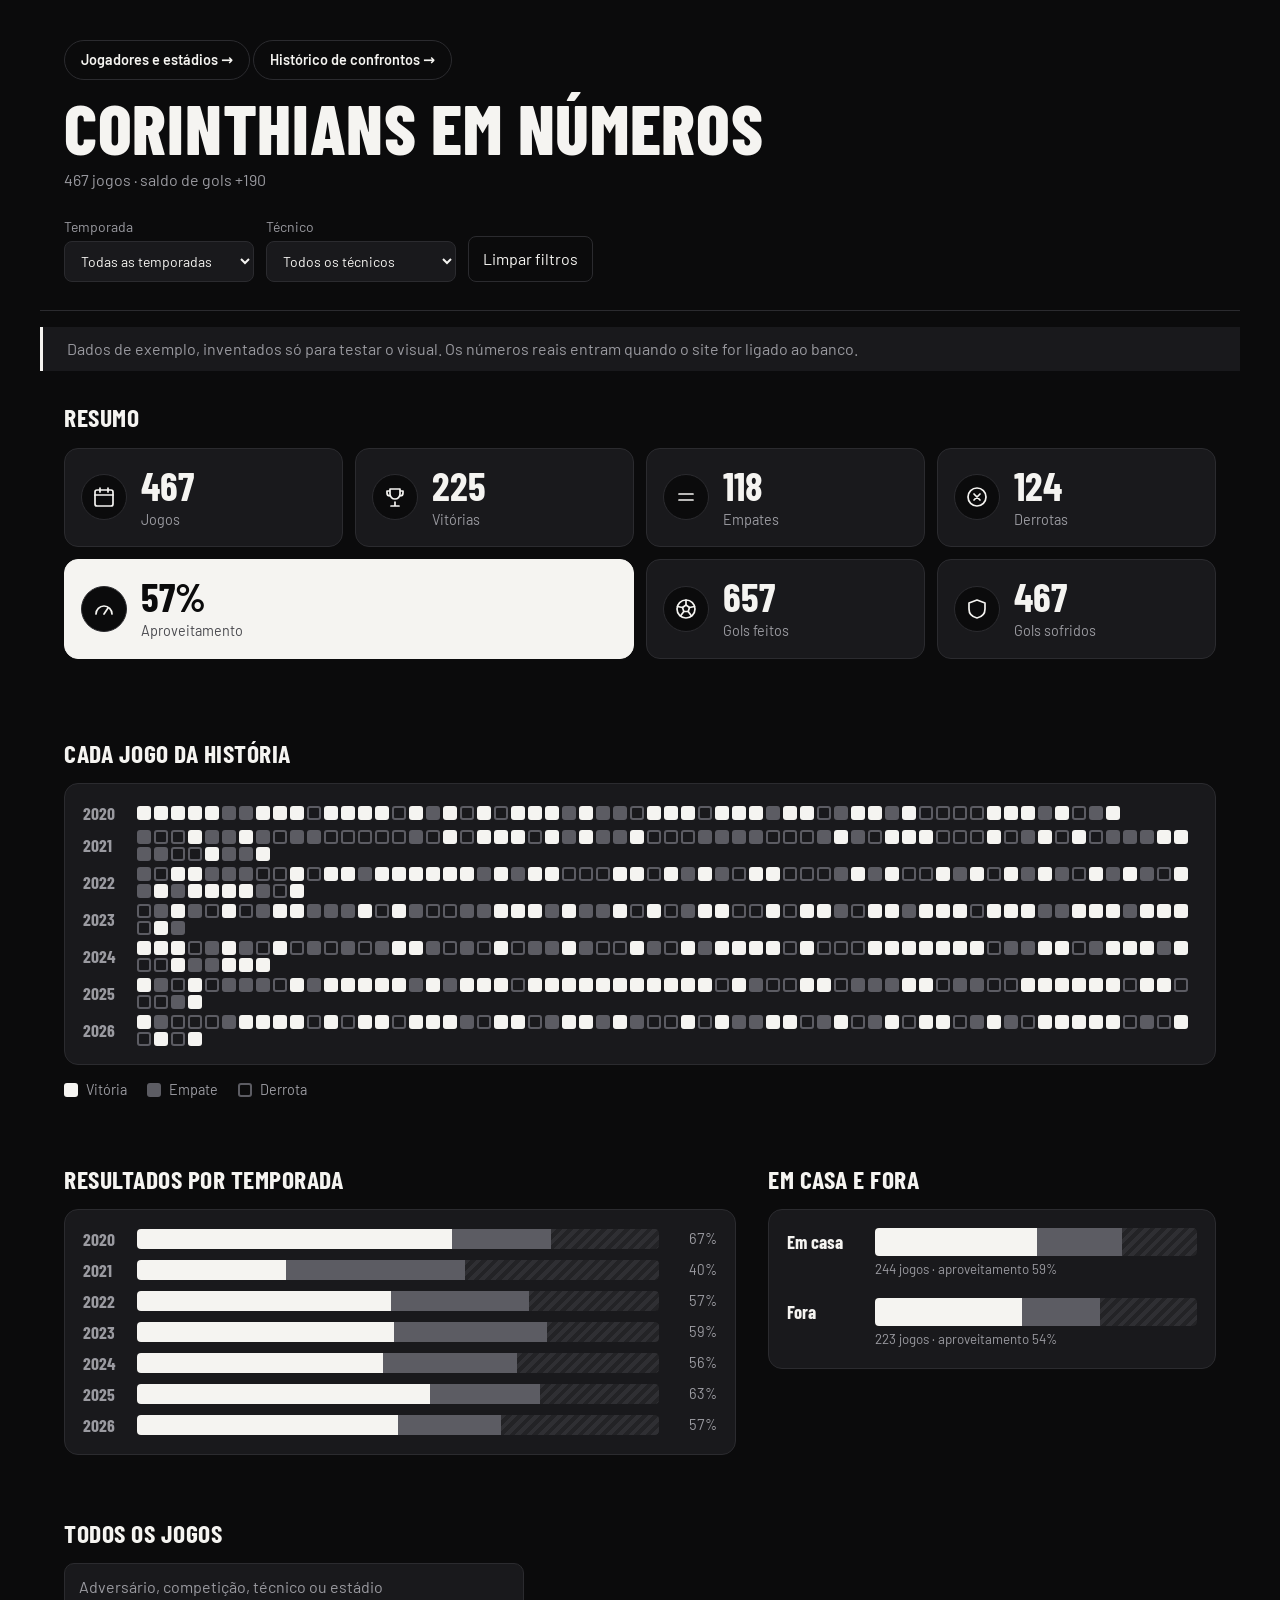
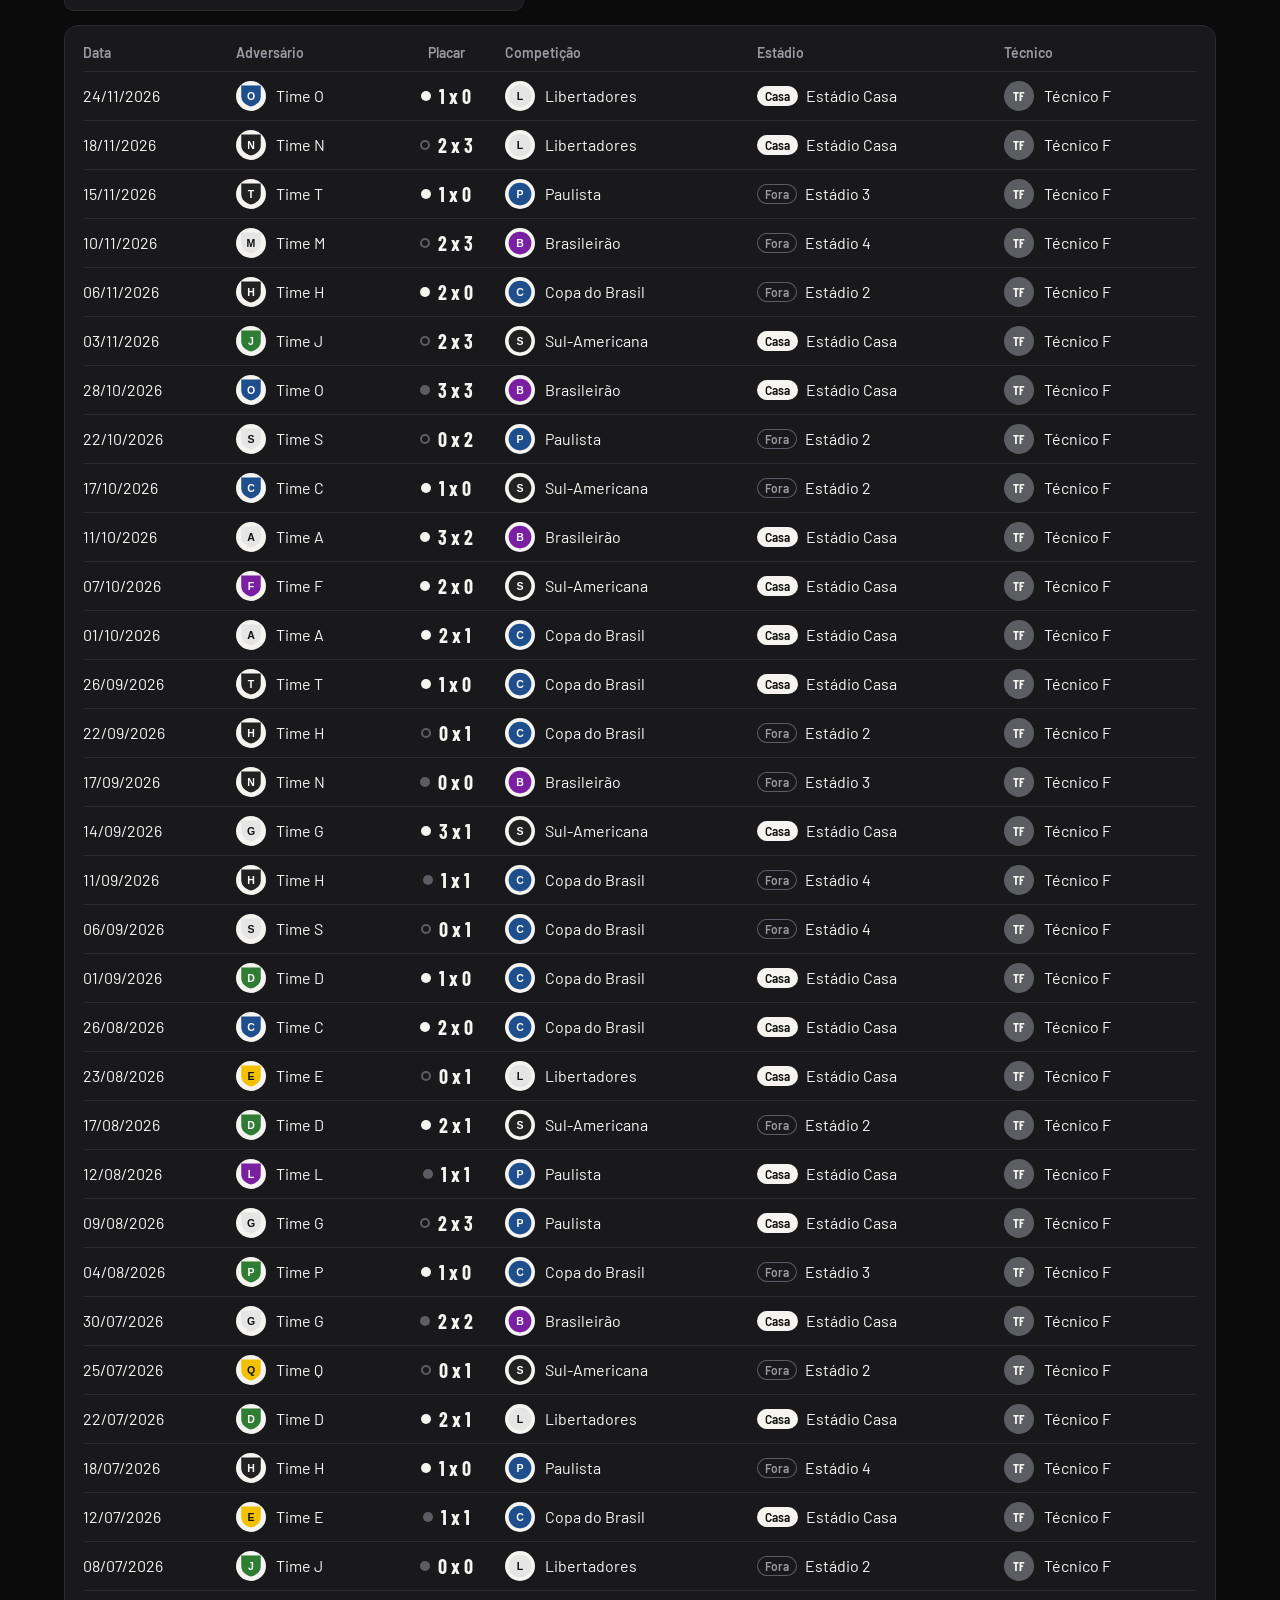
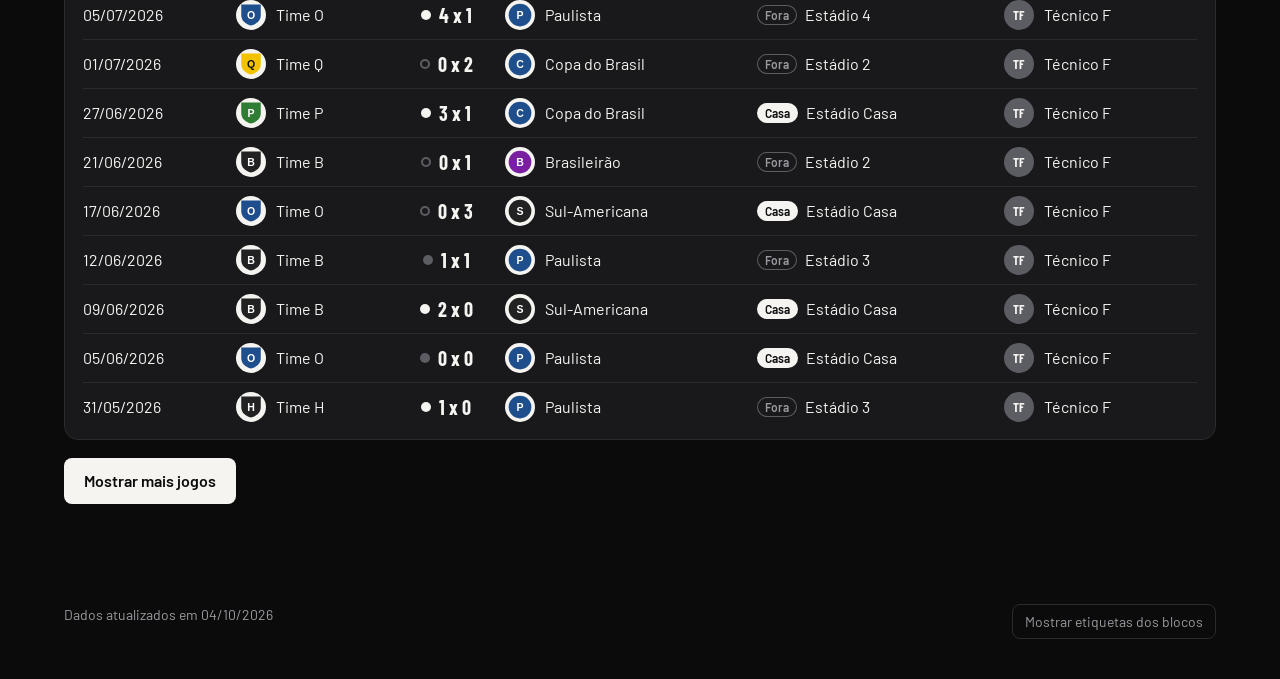
==== commit c80b891f: "Link para o histórico de confrontos na página 1 Co-Authored-By: Claude Sonnet 5.5 <noreply@anthropic" ====
--- a/site/index.html
+++ b/site/index.html
@@ -17,6 +17,7 @@
   <header class="topo">
     <div class="topo-titulo">
       <a class="outra-pagina" href="jogadores.html">Jogadores e estádios →</a>
+      <a class="outra-pagina" href="confrontos.html">Histórico de confrontos →</a>
       <h1>Corinthians em Números</h1>
       <p id="subtitulo">Todas as partidas desde 2020</p>
     </div>
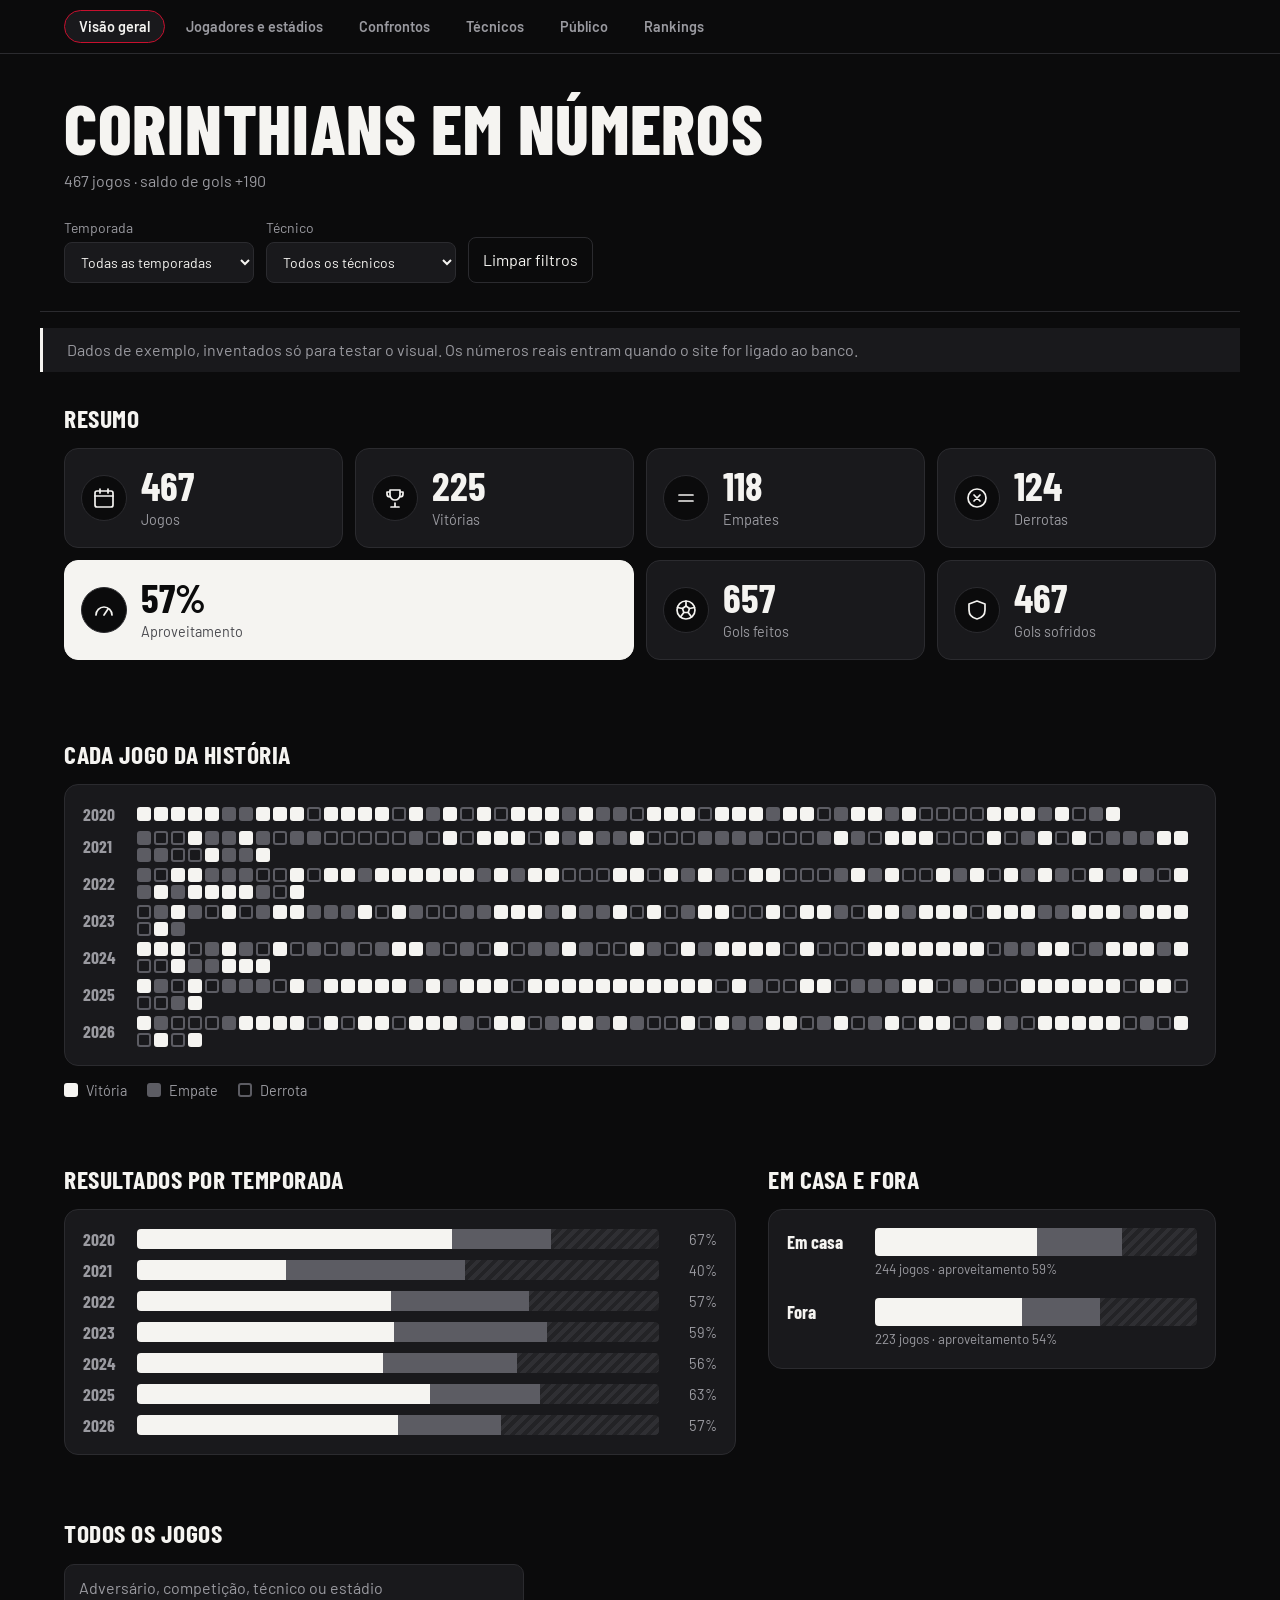
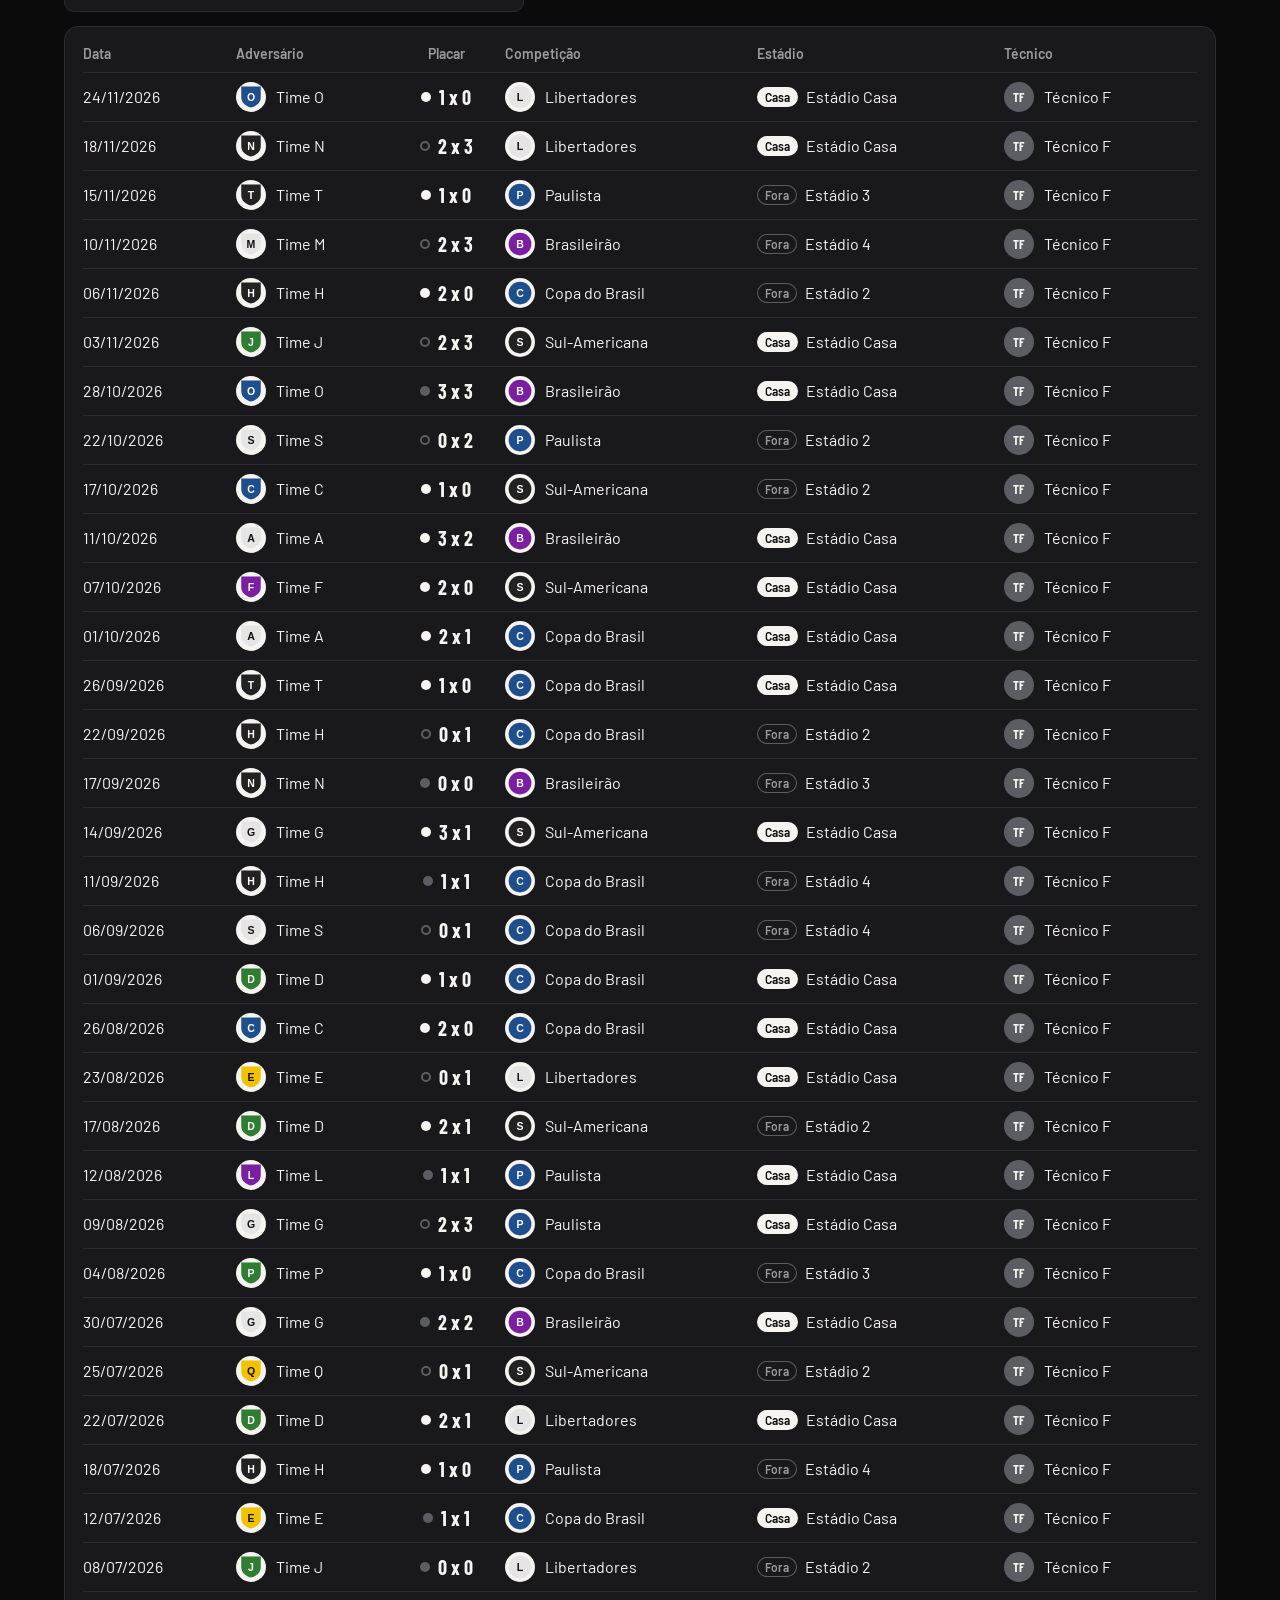
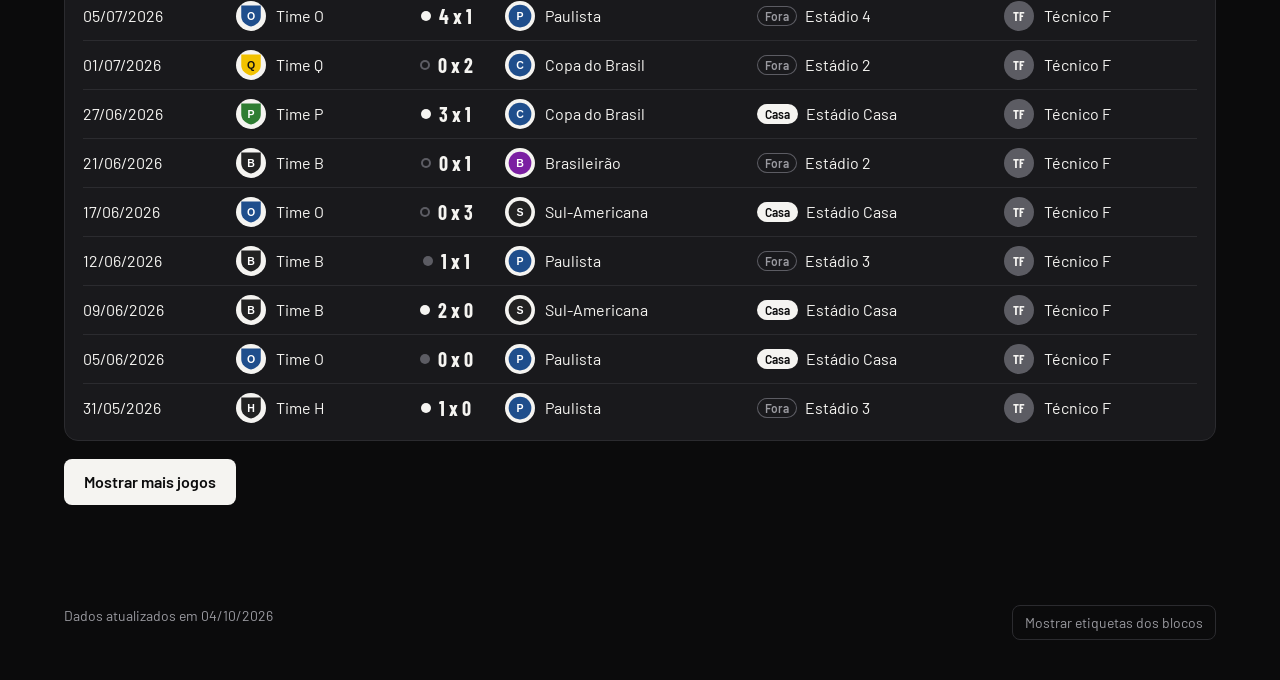
==== commit e2754210: "Menu de navegação entre as 6 páginas e passo do Rankings no pipeline Co-Authored-By: Claude Sonnet 5" ====
--- a/site/index.html
+++ b/site/index.html
@@ -4,22 +4,33 @@
   <meta charset="utf-8">
   <meta name="viewport" content="width=device-width, initial-scale=1">
   <title>Corinthians em Números</title>
-  <meta name="description" content="Todas as partidas do Corinthians desde 2020: resultados, gols e desempenho por temporada e por técnico.">
+  <meta name="description" content="Todas as partidas do Corinthians desde 2014: resultados, gols e desempenho por temporada e por técnico.">
   <link rel="preconnect" href="https://fonts.googleapis.com">
   <link rel="preconnect" href="https://fonts.gstatic.com" crossorigin>
   <link href="https://fonts.googleapis.com/css2?family=Barlow+Condensed:wght@600;700;800&family=Barlow:wght@400;500;600&display=swap" rel="stylesheet">
   <link rel="icon" href="data:image/svg+xml,%3Csvg xmlns=%27http://www.w3.org/2000/svg%27 viewBox=%270 0 16 16%27%3E%3Crect width=%2716%27 height=%2716%27 fill=%27%23f5f4f1%27/%3E%3C/svg%3E">
   <link rel="stylesheet" href="estilo.css">
+  <link rel="stylesheet" href="painel-jogo.css">
+  <link rel="stylesheet" href="menu.css">
 </head>
 <body>
   <a class="pular" href="#jogos">Ir para a lista de jogos</a>
 
+  <nav class="menu" aria-label="Páginas do site">
+    <ul>
+      <li><a href="index.html" aria-current="page">Visão geral</a></li>
+      <li><a href="jogadores.html">Jogadores e estádios</a></li>
+      <li><a href="confrontos.html">Confrontos</a></li>
+      <li><a href="tecnicos.html">Técnicos</a></li>
+      <li><a href="publico.html">Público</a></li>
+      <li><a href="rankings.html">Rankings</a></li>
+    </ul>
+  </nav>
+
   <header class="topo">
     <div class="topo-titulo">
-      <a class="outra-pagina" href="jogadores.html">Jogadores e estádios →</a>
-      <a class="outra-pagina" href="confrontos.html">Histórico de confrontos →</a>
       <h1>Corinthians em Números</h1>
-      <p id="subtitulo">Todas as partidas desde 2020</p>
+      <p id="subtitulo">Todas as partidas desde 2014</p>
     </div>
 
     <form class="filtros" aria-label="Filtros" onsubmit="return false">
@@ -94,6 +105,7 @@
   <aside id="painel-jogo" class="painel-jogo" role="dialog" aria-modal="true" aria-labelledby="pj-titulo" hidden></aside>
 
   <div id="dica-jogo" class="dica-jogo" role="tooltip" hidden></div>
+  <script src="painel-jogo.js"></script>
   <script src="app.js"></script>
 </body>
 </html>
--- a/site/estilo.css
+++ b/site/estilo.css
@@ -97,13 +97,6 @@
 .cf .barra { height: 28px; }
 .cf small { grid-column: 2; color: var(--cinza); }
 
-/* escudos, logos e fotos (com reserva de iniciais) */
-.escudo { display: inline-grid; place-items: center; flex: none; width: 30px; height: 30px; border-radius: 50%; overflow: hidden; background: var(--branco); color: var(--preto); font: 700 0.8rem var(--display); letter-spacing: 0.02em; }
-.escudo img { width: 100%; height: 100%; object-fit: contain; padding: 2px; background: var(--branco); }
-.escudo.foto img { padding: 0; object-fit: cover; }
-.escudo.neutro { background: var(--cinza-escuro); color: var(--branco); }
-.com-imagem { display: flex; align-items: center; gap: 10px; }
-
 /* busca */
 .busca { display: flex; flex-wrap: wrap; align-items: center; gap: 8px 14px; margin-bottom: 14px; }
 .busca label { position: absolute; left: -999px; }
@@ -136,46 +129,6 @@
 .mais:hover { background: #fff; }
 .vazio { padding: 28px 0; color: var(--cinza); }
 
-/* painel do jogo */
-.fundo-jogo { position: fixed; inset: 0; z-index: 20; background: rgba(0, 0, 0, 0.6); }
-.painel-jogo { position: fixed; z-index: 21; top: 0; right: 0; bottom: 0; width: min(500px, 100%); overflow-y: auto; padding: 22px 22px 40px; background: var(--grafite); border-left: 1px solid var(--linha); animation: entra 0.2s ease-out; }
-@keyframes entra { from { transform: translateX(24px); opacity: 0; } to { transform: none; opacity: 1; } }
-.pj-fechar { position: absolute; top: 14px; right: 14px; width: 36px; height: 36px; border-radius: 50%; border: 1px solid var(--linha); background: var(--cartao); color: var(--branco); font-size: 1.2rem; cursor: pointer; }
-.pj-cab { display: grid; gap: 10px; padding-right: 40px; }
-.pj-meta { color: var(--cinza); font-size: 0.9rem; }
-.pj-placar { display: grid; grid-template-columns: 1fr auto 1fr; align-items: center; gap: 10px; padding: 16px 0; }
-.pj-time { display: grid; justify-items: center; gap: 6px; text-align: center; font-weight: 600; }
-.pj-time .escudo { width: 52px; height: 52px; font-size: 1.1rem; }
-.pj-gols { font: 800 3rem/1 var(--display); }
-.pj-resultado { justify-self: start; padding: 3px 12px; border-radius: 99px; font-weight: 600; font-size: 0.85rem; background: var(--branco); color: var(--preto); }
-.pj-resultado.e { background: var(--cinza-escuro); color: var(--branco); }
-.pj-resultado.d { background: transparent; color: var(--branco); box-shadow: inset 0 0 0 1px var(--cinza-escuro); }
-.painel-jogo h3 { font: 700 1.2rem var(--display); text-transform: uppercase; letter-spacing: 0.03em; margin: 26px 0 10px; }
-.linha-evento { display: grid; grid-template-columns: 40px 1fr; gap: 10px; align-items: baseline; padding: 8px 0; border-bottom: 1px solid var(--linha); }
-.linha-evento .min { font: 700 1.05rem var(--display); color: var(--cinza); }
-.linha-evento small { display: block; color: var(--cinza); }
-.linha-evento.contra { color: var(--cinza); }
-.vazio-pj { color: var(--cinza); }
-.cartao-chip { display: inline-block; width: 10px; height: 14px; margin-right: 8px; border-radius: 2px; background: #f2c200; vertical-align: -2px; }
-.cartao-chip.vermelho { background: #e5383b; }
-
-/* campinho */
-.campo { position: relative; aspect-ratio: 68 / 88; width: 100%; margin: 4px 0 12px; border-radius: 12px; background: #101012; border: 1px solid var(--linha); overflow: hidden; }
-.campo svg.linhas { position: absolute; inset: 0; width: 100%; height: 100%; fill: none; stroke: #2f2f34; stroke-width: 0.5; }
-.jog { position: absolute; display: grid; justify-items: center; gap: 2px; width: 74px; transform: translate(-50%, -50%); text-align: center; }
-.jog .escudo { width: 36px; height: 36px; border: 2px solid var(--preto); }
-.jog b { max-width: 74px; overflow: hidden; text-overflow: ellipsis; white-space: nowrap; font-size: 0.72rem; font-weight: 600; text-shadow: 0 1px 2px #000; }
-.jog .selos { position: absolute; top: -4px; right: 6px; display: flex; gap: 2px; font-size: 0.7rem; }
-.selo { min-width: 16px; height: 16px; padding: 0 3px; border-radius: 8px; display: grid; place-items: center; font: 700 0.65rem var(--texto); background: var(--branco); color: var(--preto); }
-.selo.amarelo, .selo.vermelho { min-width: 10px; width: 10px; height: 14px; padding: 0; border-radius: 2px; }
-.selo.amarelo { background: #f2c200; }
-.selo.vermelho { background: #e5383b; color: #fff; }
-.selo.troca { background: var(--cinza-escuro); color: var(--branco); }
-.reservas { display: grid; gap: 6px; }
-.reserva { display: flex; align-items: center; gap: 10px; padding: 6px 0; border-bottom: 1px solid var(--linha); }
-.reserva small { margin-left: auto; color: var(--cinza); }
-@media (max-width: 520px) { .painel-jogo { padding: 18px 16px 40px; } .jog { width: 62px; } .jog .escudo { width: 30px; height: 30px; } .jog b { font-size: 0.66rem; max-width: 62px; } }
-
 .rodape { display: flex; flex-wrap: wrap; gap: 12px; justify-content: space-between; max-width: 1200px; margin: 0 auto; padding: 20px 24px 40px; color: var(--cinza); font-size: 0.875rem; }
 #revisao { color: var(--cinza); background: none; border: 1px solid var(--linha); border-radius: 8px; padding: 6px 12px; cursor: pointer; }
 
--- a/site/painel-jogo.css
+++ b/site/painel-jogo.css
@@ -0,0 +1,47 @@
+/* Painel do jogo e escudos: usados pelas páginas 1 e 3 (painel-jogo.js). Espera as cores --preto, --grafite, --cartao, --linha, --branco, --cinza e --cinza-escuro. */
+/* escudos, logos e fotos (com reserva de iniciais) */
+.escudo { display: inline-grid; place-items: center; flex: none; width: 30px; height: 30px; border-radius: 50%; overflow: hidden; background: var(--branco); color: var(--preto); font: 700 0.8rem var(--display); letter-spacing: 0.02em; }
+.escudo img { width: 100%; height: 100%; object-fit: contain; padding: 2px; background: var(--branco); }
+.escudo.foto img { padding: 0; object-fit: cover; }
+.escudo.neutro { background: var(--cinza-escuro); color: var(--branco); }
+.com-imagem { display: flex; align-items: center; gap: 10px; }
+
+/* painel do jogo */
+.fundo-jogo { position: fixed; inset: 0; z-index: 20; background: rgba(0, 0, 0, 0.6); }
+.painel-jogo { position: fixed; z-index: 21; top: 0; right: 0; bottom: 0; width: min(500px, 100%); overflow-y: auto; padding: 22px 22px 40px; background: var(--grafite); border-left: 1px solid var(--linha); animation: entra 0.2s ease-out; }
+@keyframes entra { from { transform: translateX(24px); opacity: 0; } to { transform: none; opacity: 1; } }
+.pj-fechar { position: absolute; top: 14px; right: 14px; width: 36px; height: 36px; border-radius: 50%; border: 1px solid var(--linha); background: var(--cartao); color: var(--branco); font-size: 1.2rem; cursor: pointer; }
+.pj-cab { display: grid; gap: 10px; padding-right: 40px; }
+.pj-meta { color: var(--cinza); font-size: 0.9rem; }
+.pj-placar { display: grid; grid-template-columns: 1fr auto 1fr; align-items: center; gap: 10px; padding: 16px 0; }
+.pj-time { display: grid; justify-items: center; gap: 6px; text-align: center; font-weight: 600; }
+.pj-time .escudo { width: 52px; height: 52px; font-size: 1.1rem; }
+.pj-gols { font: 800 3rem/1 var(--display); }
+.pj-resultado { justify-self: start; padding: 3px 12px; border-radius: 99px; font-weight: 600; font-size: 0.85rem; background: var(--branco); color: var(--preto); }
+.pj-resultado.e { background: var(--cinza-escuro); color: var(--branco); }
+.pj-resultado.d { background: transparent; color: var(--branco); box-shadow: inset 0 0 0 1px var(--cinza-escuro); }
+.painel-jogo h3 { font: 700 1.2rem var(--display); text-transform: uppercase; letter-spacing: 0.03em; margin: 26px 0 10px; }
+.linha-evento { display: grid; grid-template-columns: 40px 1fr; gap: 10px; align-items: baseline; padding: 8px 0; border-bottom: 1px solid var(--linha); }
+.linha-evento .min { font: 700 1.05rem var(--display); color: var(--cinza); }
+.linha-evento small { display: block; color: var(--cinza); }
+.linha-evento.contra { color: var(--cinza); }
+.vazio-pj { color: var(--cinza); }
+.cartao-chip { display: inline-block; width: 10px; height: 14px; margin-right: 8px; border-radius: 2px; background: #f2c200; vertical-align: -2px; }
+.cartao-chip.vermelho { background: #e5383b; }
+
+/* campinho */
+.campo { position: relative; aspect-ratio: 68 / 88; width: 100%; margin: 4px 0 12px; border-radius: 12px; background: #101012; border: 1px solid var(--linha); overflow: hidden; }
+.campo svg.linhas { position: absolute; inset: 0; width: 100%; height: 100%; fill: none; stroke: #2f2f34; stroke-width: 0.5; }
+.jog { position: absolute; display: grid; justify-items: center; gap: 2px; width: 74px; transform: translate(-50%, -50%); text-align: center; }
+.jog .escudo { width: 36px; height: 36px; border: 2px solid var(--preto); }
+.jog b { max-width: 74px; overflow: hidden; text-overflow: ellipsis; white-space: nowrap; font-size: 0.72rem; font-weight: 600; text-shadow: 0 1px 2px #000; }
+.jog .selos { position: absolute; top: -4px; right: 6px; display: flex; gap: 2px; font-size: 0.7rem; }
+.selo { min-width: 16px; height: 16px; padding: 0 3px; border-radius: 8px; display: grid; place-items: center; font: 700 0.65rem var(--texto); background: var(--branco); color: var(--preto); }
+.selo.amarelo, .selo.vermelho { min-width: 10px; width: 10px; height: 14px; padding: 0; border-radius: 2px; }
+.selo.amarelo { background: #f2c200; }
+.selo.vermelho { background: #e5383b; color: #fff; }
+.selo.troca { background: var(--cinza-escuro); color: var(--branco); }
+.reservas { display: grid; gap: 6px; }
+.reserva { display: flex; align-items: center; gap: 10px; padding: 6px 0; border-bottom: 1px solid var(--linha); }
+.reserva small { margin-left: auto; color: var(--cinza); }
+@media (max-width: 520px) { .painel-jogo { padding: 18px 16px 40px; } .jog { width: 62px; } .jog .escudo { width: 30px; height: 30px; } .jog b { font-size: 0.66rem; max-width: 62px; } }
--- a/site/menu.css
+++ b/site/menu.css
@@ -0,0 +1,10 @@
+/* Menu de navegação entre as páginas (igual em todas) */
+.menu { background: #0b0b0c; border-bottom: 1px solid #2b2b2f; }
+.menu ul { display: flex; flex-wrap: wrap; gap: 6px; list-style: none; margin: 0 auto; padding: 10px 24px; max-width: 1200px; }
+.menu a { display: block; padding: 7px 14px; border: 1px solid transparent; border-radius: 999px; color: #9a9aa0; font: 600 0.9rem/1.2 "Barlow", system-ui, sans-serif; text-decoration: none; }
+.menu a:hover, .menu a:focus-visible { color: #f5f4f1; border-color: #2b2b2f; }
+.menu a[aria-current="page"] { color: #f5f4f1; border-color: #c8102e; background: #19191c; }
+@media (max-width: 640px) {
+  .menu ul { flex-wrap: nowrap; overflow-x: auto; padding: 10px 16px; }
+  .menu a { white-space: nowrap; }
+}
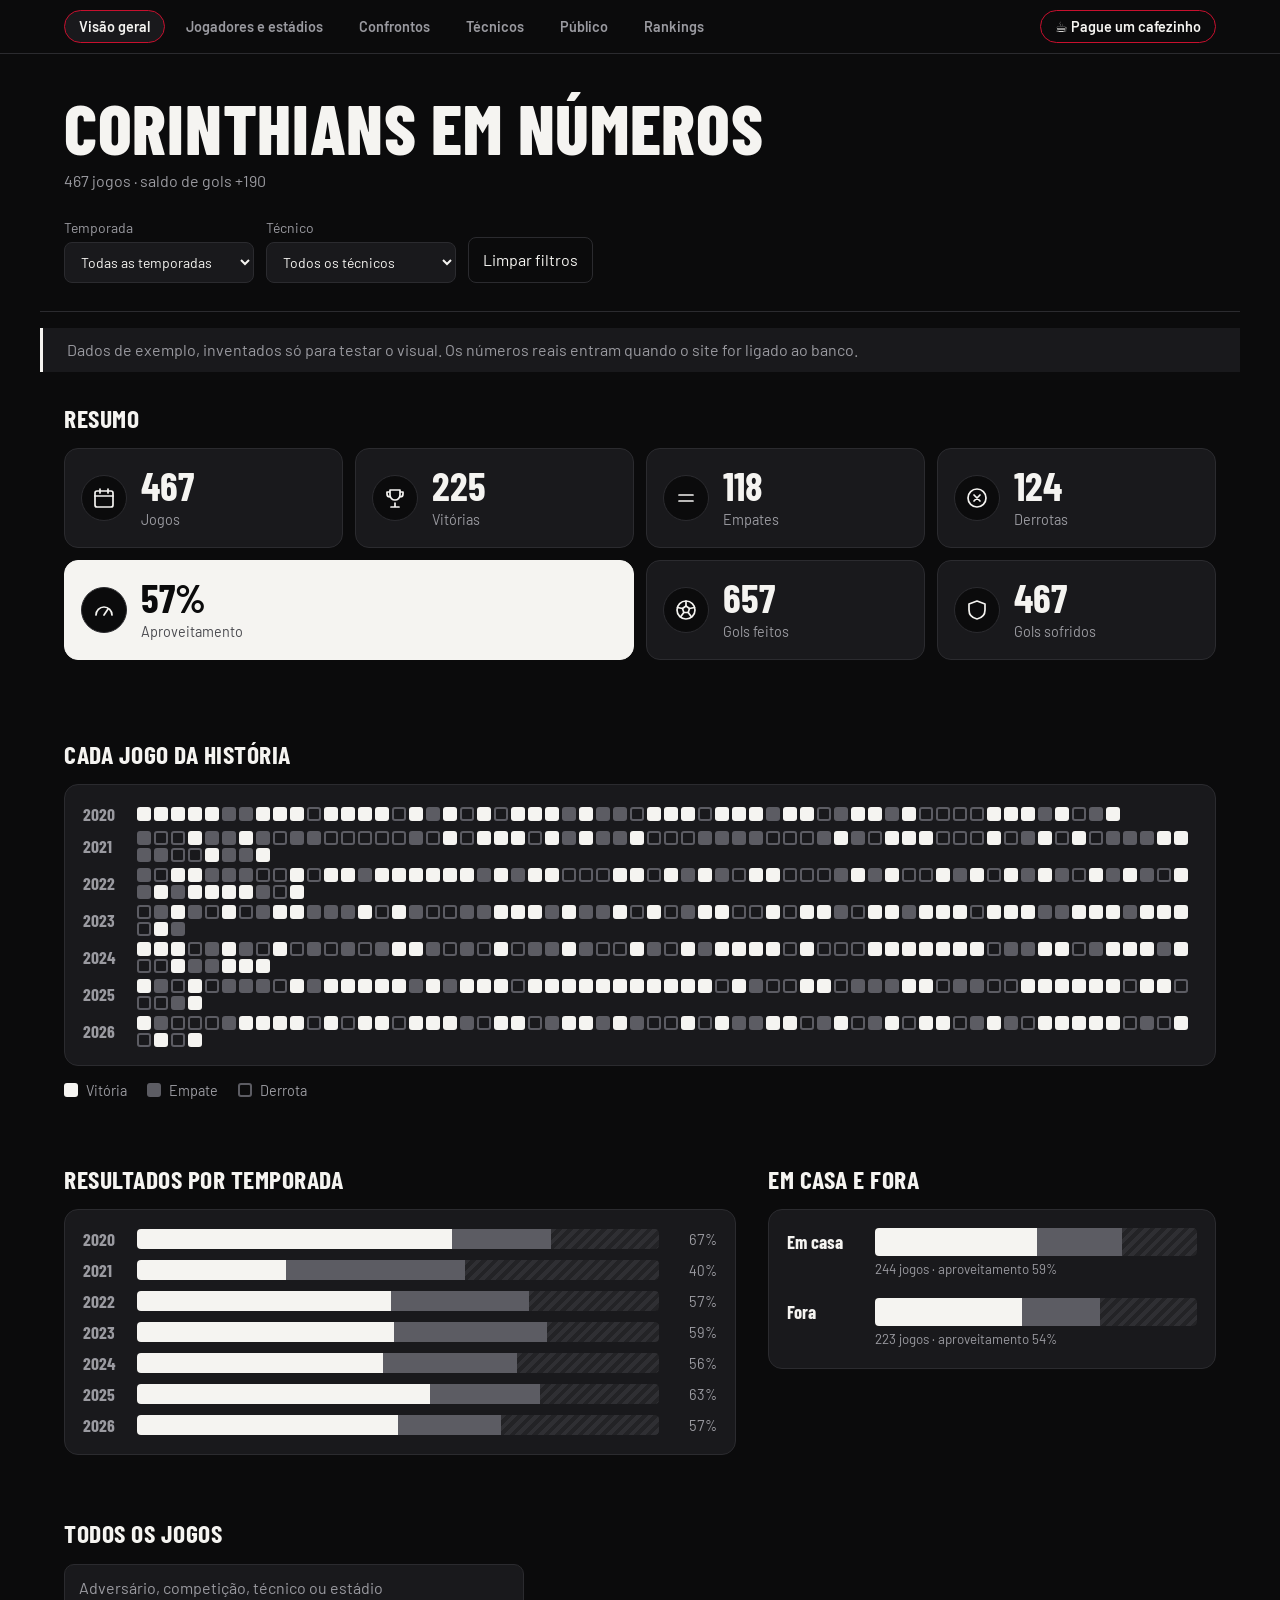
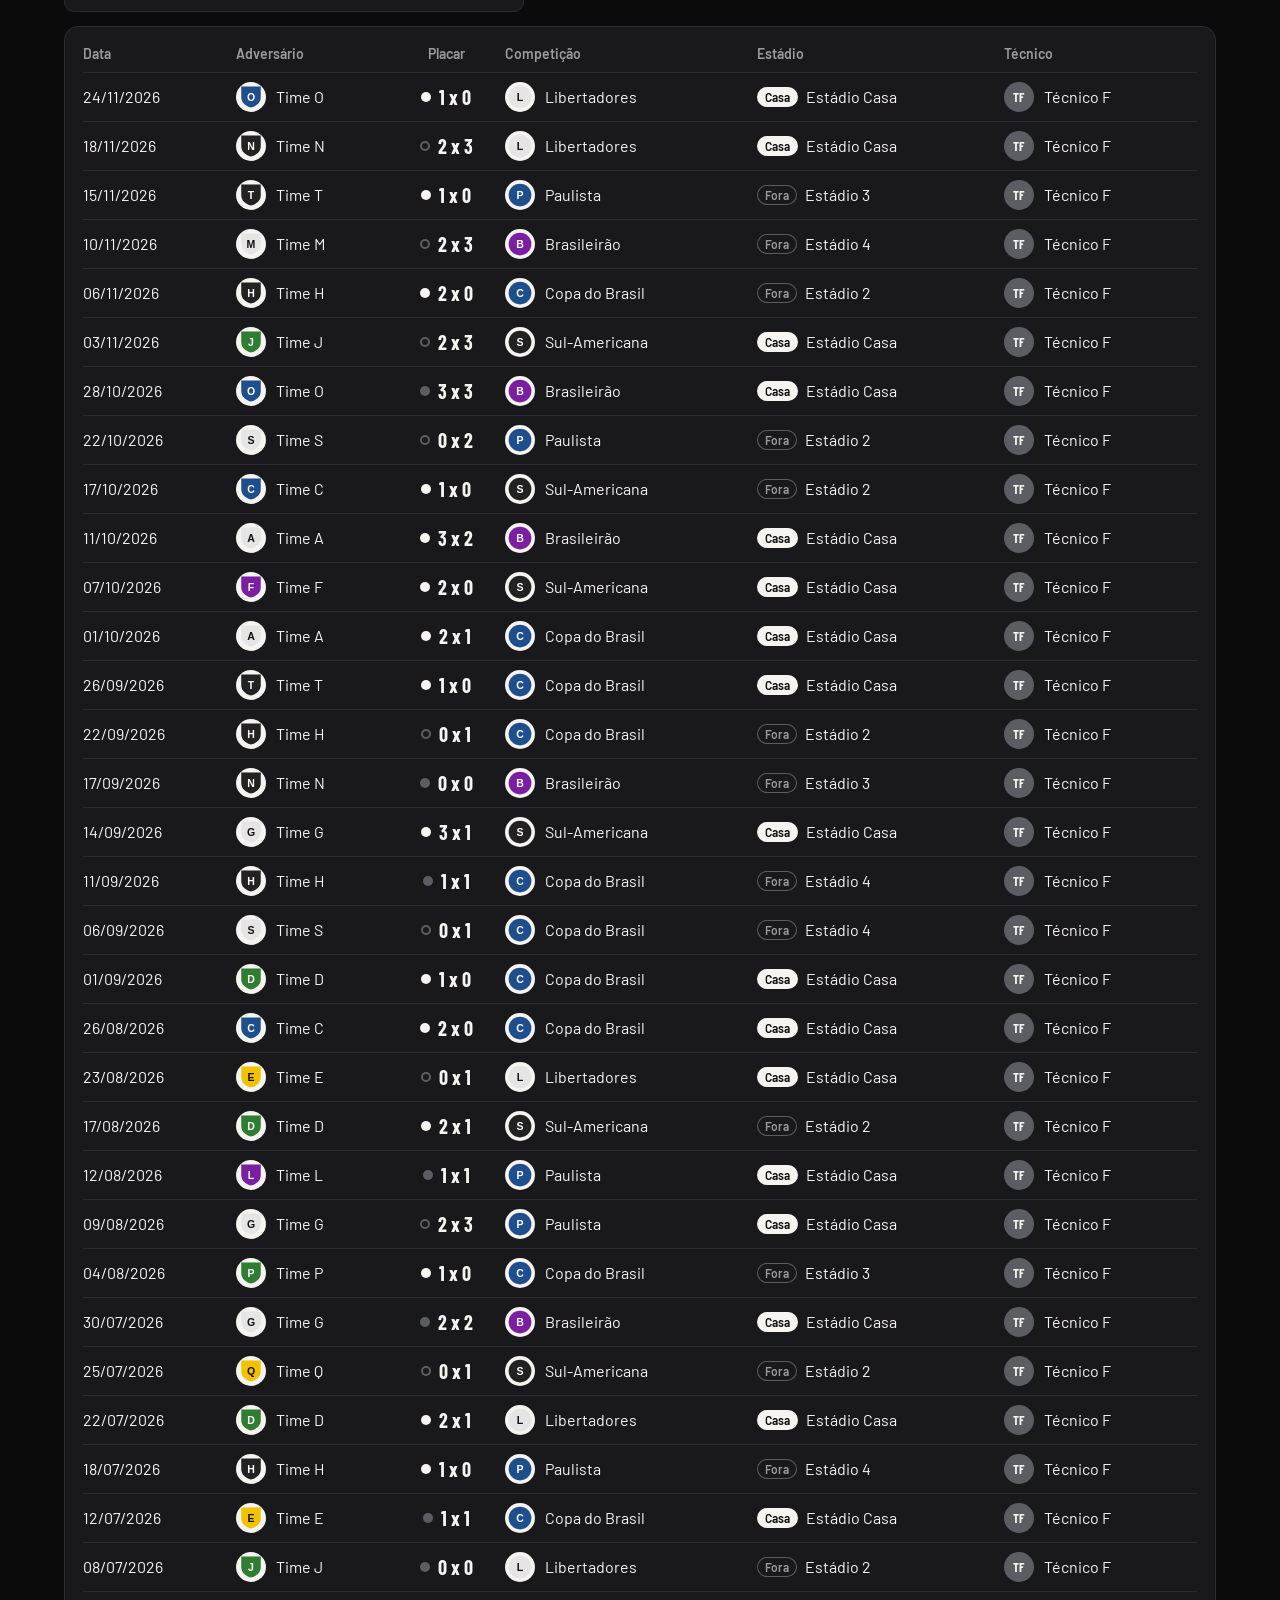
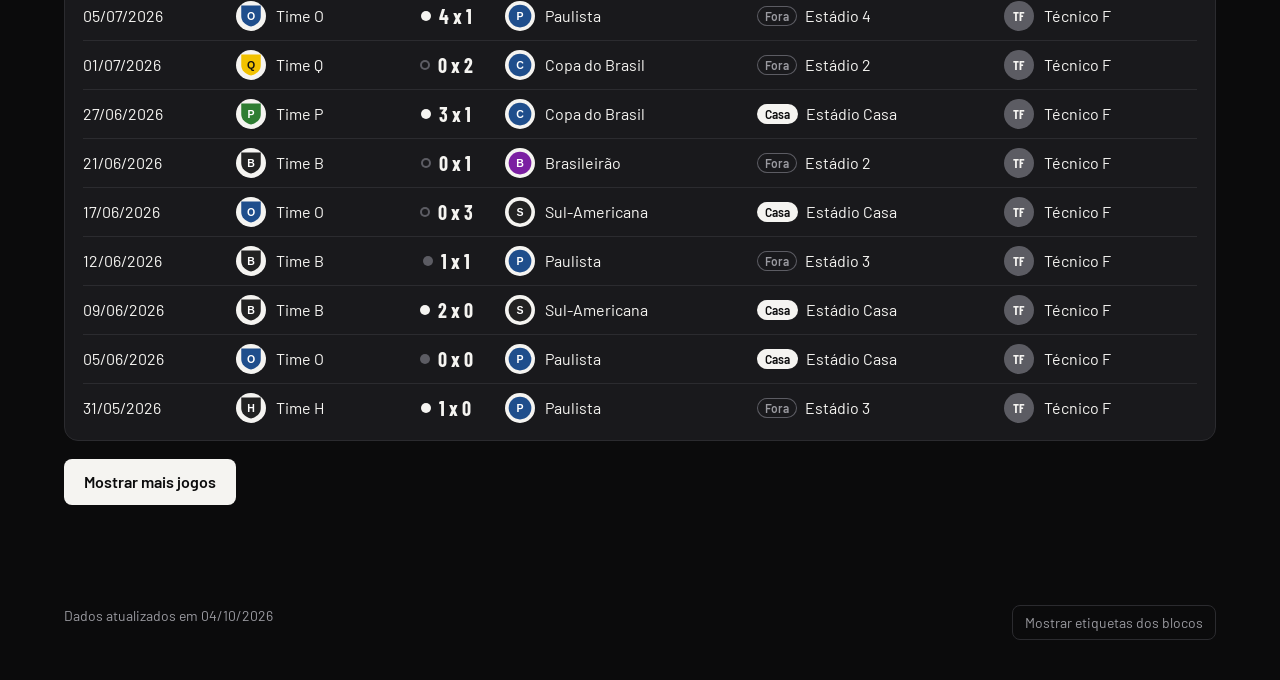
==== commit 7c1e5418: "Site: botão 'Pague um cafezinho' com Pix nas seis páginas Co-Authored-By: Claude Sonnet 5.5 <noreply" ====
--- a/site/index.html
+++ b/site/index.html
@@ -12,6 +12,7 @@
   <link rel="stylesheet" href="estilo.css">
   <link rel="stylesheet" href="painel-jogo.css">
   <link rel="stylesheet" href="menu.css">
+  <link rel="stylesheet" href="cafe.css">
 </head>
 <body>
   <a class="pular" href="#jogos">Ir para a lista de jogos</a>
@@ -107,5 +108,6 @@
   <div id="dica-jogo" class="dica-jogo" role="tooltip" hidden></div>
   <script src="painel-jogo.js"></script>
   <script src="app.js"></script>
+  <script src="cafe.js"></script>
 </body>
 </html>
--- a/site/cafe.css
+++ b/site/cafe.css
@@ -0,0 +1,22 @@
+/* "Pague um cafezinho": botão no menu e painel com a chave Pix */
+.menu-cafe { margin-left: auto; }
+.menu .cafe-botao { padding: 7px 14px; border: 1px solid #c8102e; border-radius: 999px; background: transparent; color: #f5f4f1; font: 600 0.9rem/1.2 "Barlow", system-ui, sans-serif; cursor: pointer; white-space: nowrap; }
+.menu .cafe-botao:hover, .menu .cafe-botao:focus-visible { background: #19191c; }
+.cafe-caixa { width: min(380px, calc(100vw - 32px)); padding: 28px 24px 24px; border: 1px solid #2b2b2f; border-radius: 16px; background: #151517; color: #f5f4f1; font: 400 1rem/1.5 "Barlow", system-ui, sans-serif; text-align: center; }
+.cafe-caixa::backdrop { background: rgba(0, 0, 0, 0.7); }
+.cafe-caixa h2 { margin: 0 0 8px; font: 800 1.8rem/1 "Barlow Condensed", "Arial Narrow", sans-serif; text-transform: uppercase; }
+.cafe-caixa p { margin: 0 0 14px; color: #9a9aa0; }
+.cafe-fechar { position: absolute; top: 8px; right: 12px; border: 0; background: none; color: #9a9aa0; font-size: 1.6rem; line-height: 1; cursor: pointer; }
+.cafe-fechar:hover { color: #f5f4f1; }
+.cafe-qr { width: 200px; height: 200px; margin: 0 auto 8px; padding: 10px; border-radius: 12px; background: #fff; }
+.cafe-qr svg { display: block; width: 100%; height: 100%; }
+.cafe-legenda { font-size: 0.85rem; }
+.cafe-chave-rotulo { margin-bottom: 4px !important; font-size: 0.8rem; text-transform: uppercase; letter-spacing: 0.06em; }
+.cafe-chave { display: block; margin-bottom: 14px; padding: 8px; border: 1px solid #2b2b2f; border-radius: 8px; background: #19191c; font-size: 0.9rem; overflow-wrap: anywhere; user-select: all; }
+.cafe-acoes { display: flex; flex-direction: column; gap: 8px; }
+.cafe-copiar { padding: 10px 14px; border: 1px solid #c8102e; border-radius: 999px; background: #c8102e; color: #fff; font: 600 0.95rem/1.2 "Barlow", system-ui, sans-serif; cursor: pointer; }
+.cafe-copiar:hover { background: #a80d26; border-color: #a80d26; }
+.cafe-secundario { background: transparent; color: #f5f4f1; border-color: #2b2b2f; }
+.cafe-secundario:hover { background: #19191c; border-color: #5c5c63; }
+.cafe-aviso { min-height: 1.5em; margin: 12px 0 0 !important; font-size: 0.9rem; color: #f5f4f1 !important; }
+@media (max-width: 640px) { .menu-cafe { margin-left: 0; } }
